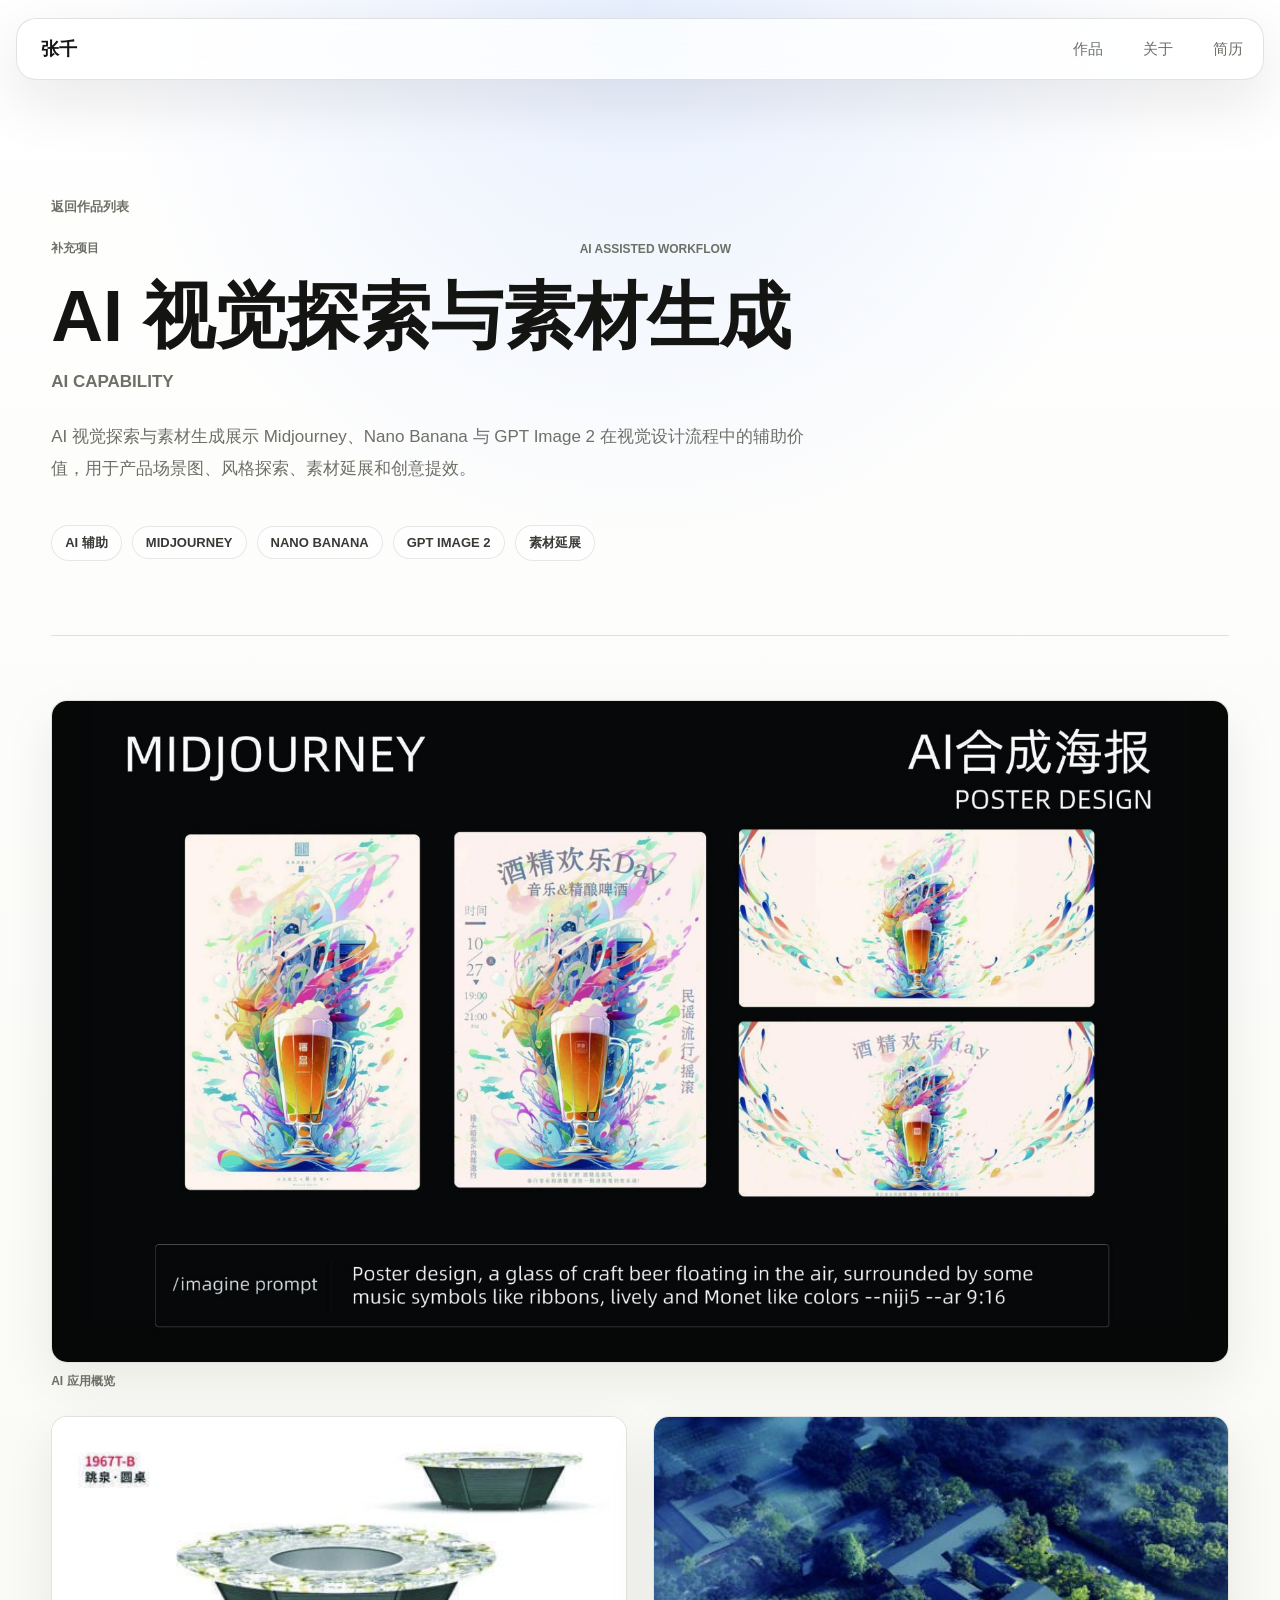
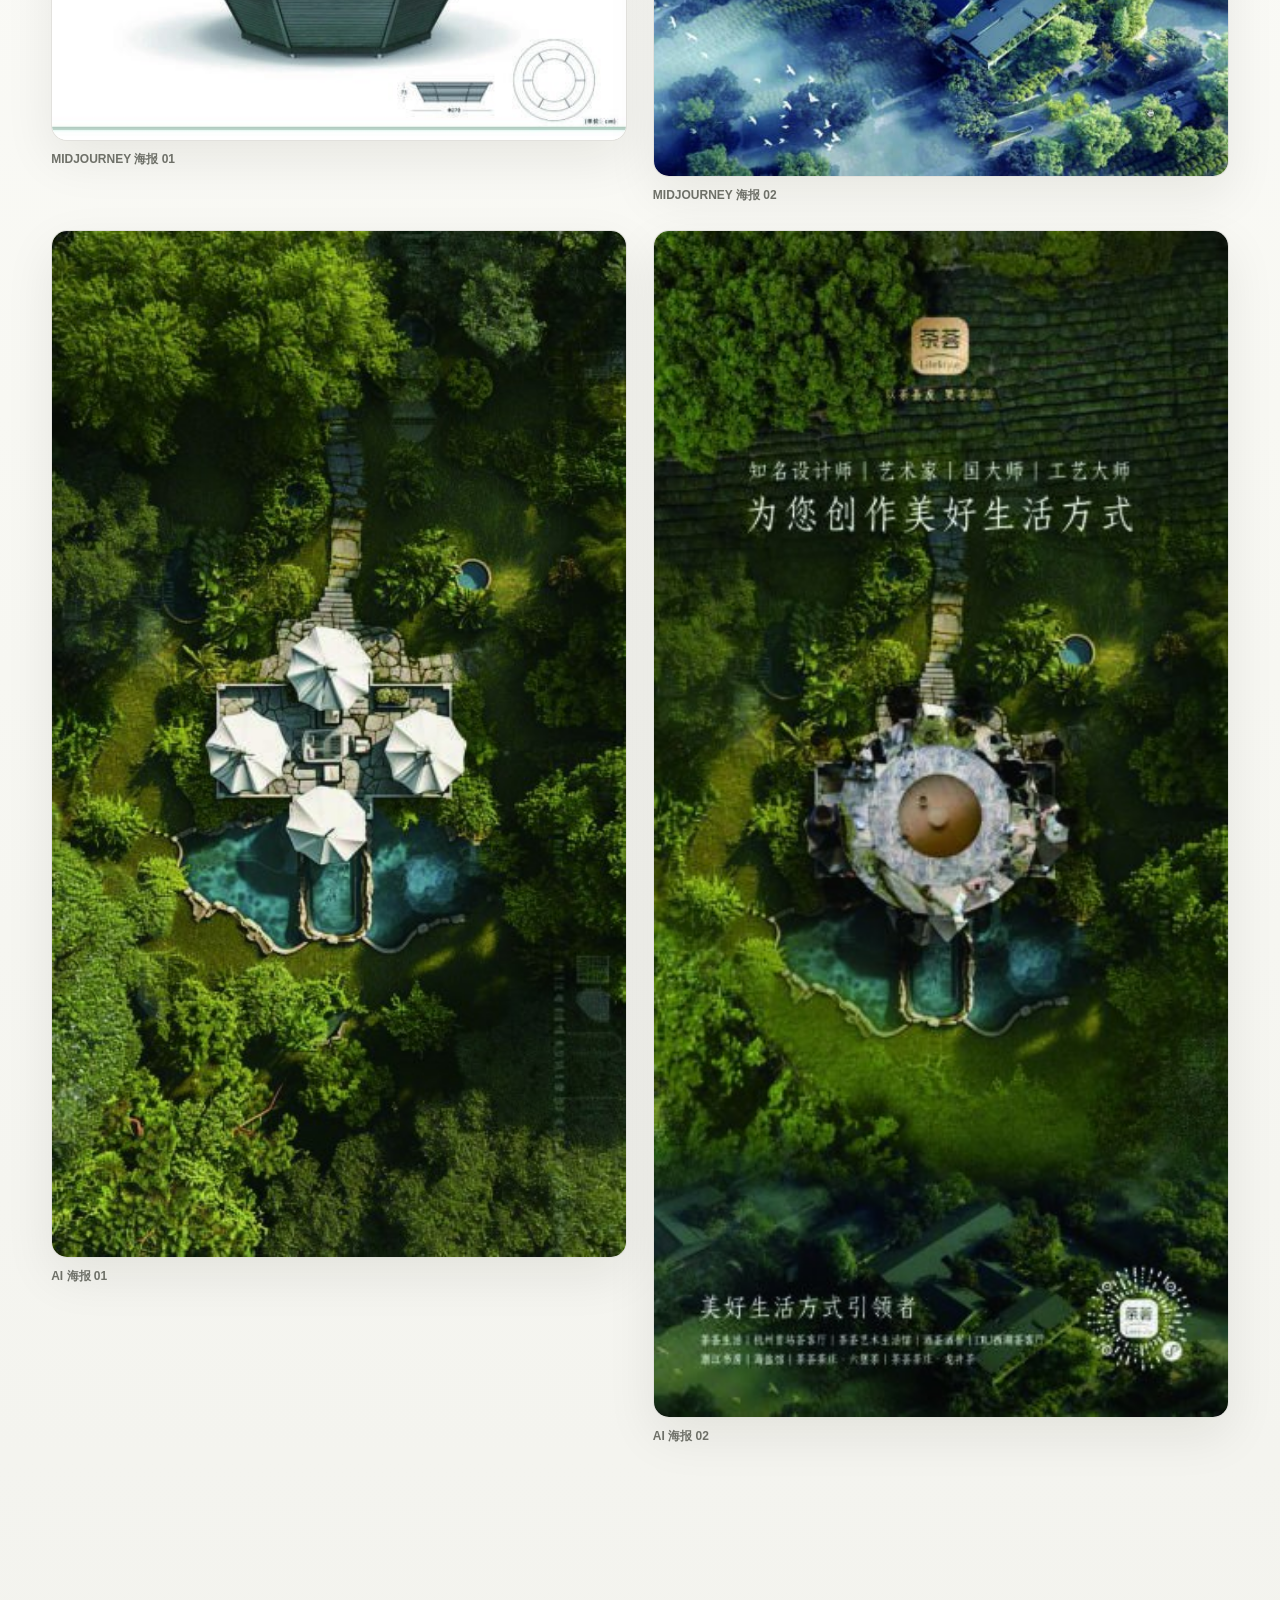
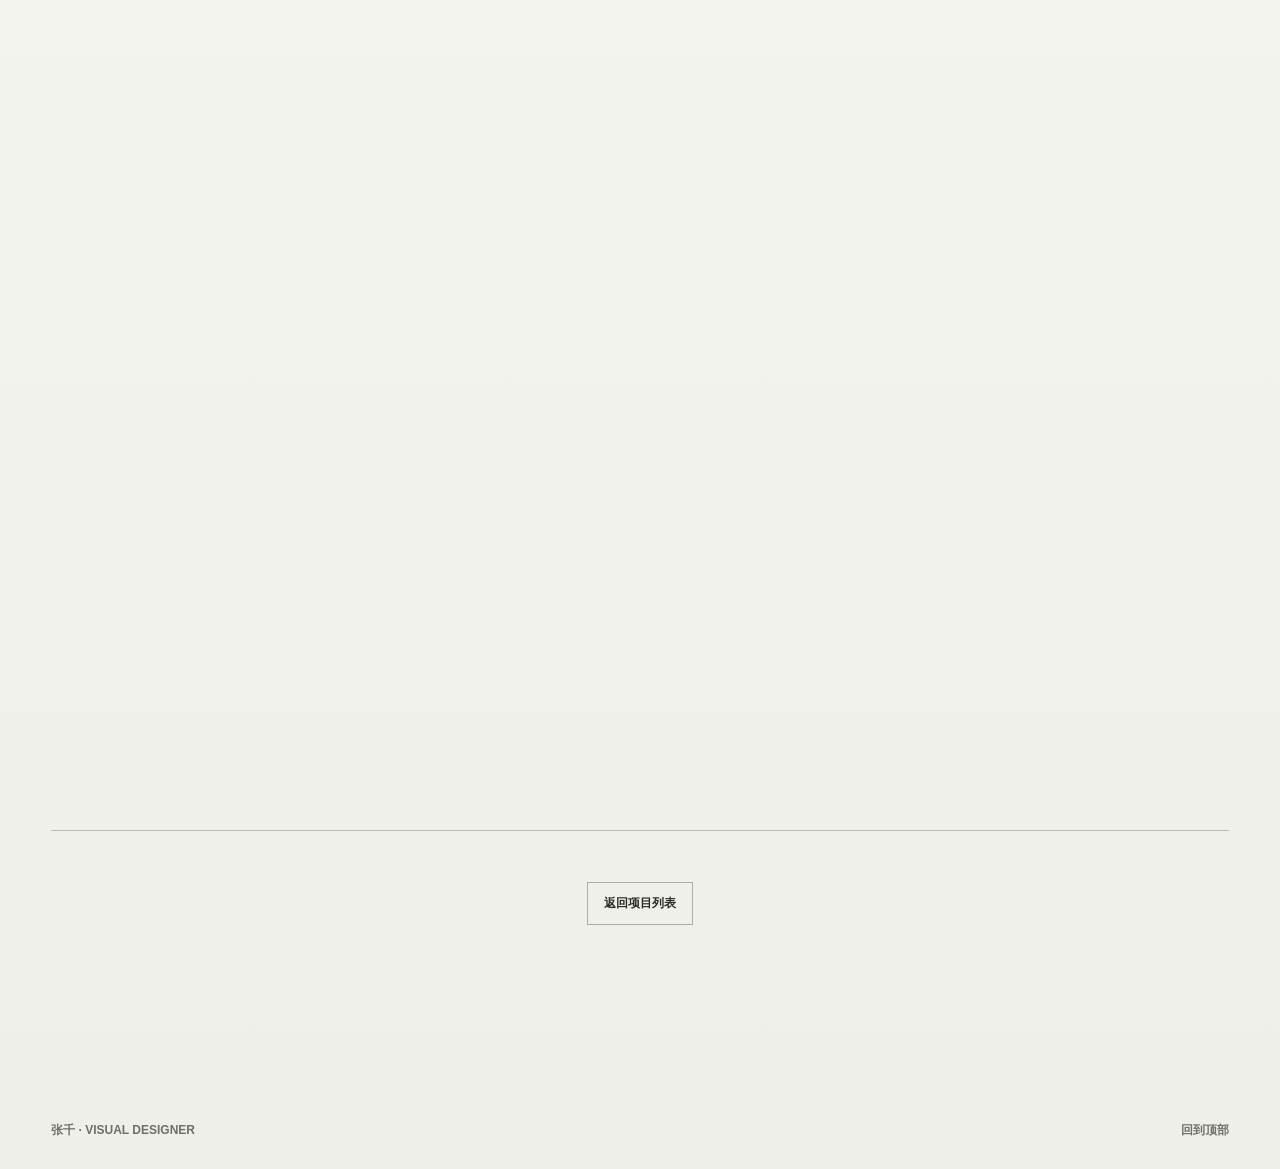
==== works/ai-capability.html @ 3f4d2159 "Publish portfolio website" ====
<!doctype html>
<html lang="zh-CN">
  <head>
    <meta charset="utf-8">
    <meta name="viewport" content="width=device-width, initial-scale=1">
    <title>AI 能力 · 张千作品集</title>
    <meta name="description" content="张千作品网站：AI 应用视觉案例，展示 Midjourney、Nano Banana 与 GPT Image 2 辅助视觉探索。">
    <link rel="stylesheet" href="../styles.css">
    <link rel="stylesheet" href="../motion.css">
    <script src="../motion-entry.js"></script>
    <noscript><style>.motion-curtain { display: none !important; }</style></noscript>
  </head>
  <body data-page="detail">
    <div id="work-detail" data-work-slug="ai-capability"></div>
    <script src="../data.js"></script>
    <script src="../script.js"></script>
    <script src="../motion.js"></script>
  </body>
</html>
---- styles.css ----
:root {
  color-scheme: light;
  --bg: #f3f4ef;
  --surface: #fffdf8;
  --ink: #11120f;
  --text: #292b26;
  --muted: #686b61;
  --line: #d9d3c6;
  --accent: #bd302b;
  --accent-2: #12606d;
  --accent-3: #5f6f3d;
  --soft: #e9e5da;
  --paper: #f8f6ee;
  --shadow: 0 30px 80px rgba(17, 18, 15, 0.16);
  --shadow-soft: 0 18px 48px rgba(17, 18, 15, 0.1);
  --radius: 6px;
  --max: 1440px;
  --ease-apple: cubic-bezier(0.22, 1, 0.36, 1);
}

@keyframes hero-rise {
  from {
    opacity: 0;
    transform: translateY(26px) scale(0.985);
  }

  to {
    opacity: 1;
    transform: translateY(0) scale(1);
  }
}

* {
  box-sizing: border-box;
}

html {
  scroll-behavior: smooth;
}

body {
  margin: 0;
  background:
    linear-gradient(90deg, rgba(17, 18, 15, 0.035) 1px, transparent 1px) 0 0 / 112px 112px,
    linear-gradient(180deg, rgba(255, 253, 248, 0.82), rgba(243, 244, 239, 0.94) 42%, #eff0ec 100%),
    var(--bg);
  color: var(--text);
  font-family: "PingFang SC", "Microsoft YaHei", "Noto Sans CJK SC", sans-serif;
  letter-spacing: 0;
  text-rendering: optimizeLegibility;
  -webkit-font-smoothing: antialiased;
}

body.has-modal {
  overflow: hidden;
}

img {
  display: block;
  width: 100%;
}

a {
  color: inherit;
  text-decoration: none;
}

button {
  color: inherit;
  font: inherit;
}

::selection {
  background: rgba(189, 48, 43, 0.18);
  color: var(--ink);
}

.site-header {
  position: sticky;
  top: 0;
  z-index: 40;
  display: flex;
  align-items: center;
  justify-content: space-between;
  gap: 24px;
  min-height: 70px;
  padding: 14px clamp(20px, 4vw, 64px);
  background: rgba(243, 244, 239, 0.82);
  border-bottom: 1px solid rgba(17, 18, 15, 0.09);
  backdrop-filter: blur(20px) saturate(1.08);
  box-shadow: 0 12px 34px rgba(17, 18, 15, 0.045);
}

.brand,
.site-nav,
.hero-actions,
.contact-actions,
.detail-meta,
.detail-tags,
.tool-cloud,
.skill-cloud {
  display: flex;
  align-items: center;
}

.brand {
  gap: 12px;
  font-size: 12px;
  font-weight: 800;
  letter-spacing: 0;
  text-transform: uppercase;
}

.brand-mark {
  display: grid;
  place-items: center;
  width: 38px;
  aspect-ratio: 1;
  background: var(--ink);
  color: var(--surface);
  border-radius: var(--radius);
  box-shadow: inset 0 -10px 0 rgba(255, 255, 255, 0.08);
}

.brand-text {
  color: var(--ink);
}

.site-nav {
  gap: clamp(18px, 3vw, 38px);
  color: var(--muted);
  font-size: 14px;
}

.site-nav a {
  position: relative;
  padding: 8px 0;
}

.site-nav a::after {
  content: "";
  position: absolute;
  right: 0;
  bottom: 2px;
  left: 0;
  height: 2px;
  background: var(--accent);
  transform: scaleX(0);
  transform-origin: left;
  transition: transform 220ms var(--ease-apple);
}

.site-nav a:hover,
.site-footer a:hover,
.back-link:hover {
  color: var(--accent);
}

.site-nav a:hover::after {
  transform: scaleX(1);
}

.hero {
  position: relative;
  display: grid;
  grid-template-columns: minmax(310px, 0.78fr) minmax(480px, 1.22fr);
  gap: clamp(34px, 6vw, 88px);
  max-width: var(--max);
  min-height: calc(100svh - 124px);
  margin: 0 auto;
  padding: clamp(38px, 5.6vw, 72px) clamp(20px, 4vw, 64px) clamp(30px, 4vw, 46px);
  border-bottom: 1px solid var(--line);
  overflow: hidden;
}

.hero::before {
  content: "";
  position: absolute;
  inset: clamp(28px, 4vw, 58px) clamp(20px, 4vw, 64px);
  border-left: 1px solid rgba(189, 48, 43, 0.28);
  pointer-events: none;
}

.hero-copy {
  position: relative;
  align-self: center;
  z-index: 1;
}

.eyebrow,
.section-kicker,
.work-card-meta,
.detail-meta,
.detail-tags,
.detail-figure figcaption,
.site-footer {
  color: var(--muted);
  font-size: 12px;
  font-weight: 800;
  letter-spacing: 0;
  text-transform: uppercase;
}

.eyebrow,
.section-kicker {
  position: relative;
  display: inline-flex;
  align-items: center;
  gap: 10px;
}

.eyebrow::before,
.section-kicker::before {
  content: "";
  width: 28px;
  height: 2px;
  background: currentColor;
  opacity: 0.72;
}

.eyebrow,
h1,
h2,
h3,
p {
  margin-top: 0;
}

h1,
h2,
h3 {
  color: var(--ink);
  font-family: "Songti SC", "Noto Serif CJK SC", "Source Han Serif SC", serif;
  letter-spacing: 0;
}

.hero h1 {
  margin-bottom: 10px;
  font-size: clamp(50px, 8.5vw, 122px);
  line-height: 0.9;
  font-weight: 900;
}

.hero-role {
  margin-bottom: 24px;
  color: var(--ink);
  font-size: clamp(18px, 1.9vw, 30px);
  font-weight: 850;
  line-height: 1.35;
}

.hero-intro {
  max-width: 660px;
  padding-left: clamp(18px, 2vw, 28px);
  border-left: 3px solid var(--accent);
  color: #33352e;
  font-size: clamp(17px, 1.55vw, 22px);
  line-height: 1.8;
}

.hero-facts {
  display: flex;
  flex-wrap: wrap;
  gap: 10px;
  margin-top: 24px;
}

.hero-facts span {
  border: 1px solid var(--line);
  border-radius: 999px;
  padding: 8px 13px;
  background: rgba(255, 253, 248, 0.72);
  color: #3b3935;
  font-size: 13px;
  font-weight: 750;
}

.hero-actions,
.contact-actions {
  flex-wrap: wrap;
  gap: 12px;
  margin-top: 34px;
}

.button {
  display: inline-flex;
  align-items: center;
  justify-content: center;
  max-width: 100%;
  min-height: 46px;
  border: 1px solid var(--ink);
  border-radius: 999px;
  padding: 12px 20px;
  font-size: 14px;
  font-weight: 850;
  text-align: center;
  overflow-wrap: anywhere;
  cursor: pointer;
  box-shadow: 0 8px 22px rgba(17, 18, 15, 0);
  transition:
    transform 180ms var(--ease-apple),
    background-color 180ms ease,
    color 180ms ease,
    border-color 180ms ease,
    box-shadow 180ms ease;
}

.button:hover {
  transform: translateY(-2px);
  box-shadow: 0 12px 28px rgba(17, 18, 15, 0.12);
}

.button:focus-visible,
.modal-close:focus-visible,
.detail-figure button:focus-visible {
  outline: 3px solid rgba(18, 96, 109, 0.28);
  outline-offset: 3px;
}

.button-dark {
  background: var(--ink);
  color: var(--surface);
}

.button-light {
  background: transparent;
  color: var(--ink);
}

.button-light:hover {
  border-color: var(--accent);
  color: var(--accent);
}

.button-ghost {
  background: rgba(255, 255, 255, 0.36);
  color: var(--ink);
  border-color: rgba(22, 22, 22, 0.22);
}

.button-ghost:hover {
  border-color: var(--accent-2);
  color: var(--accent-2);
}

.hero-gallery {
  position: relative;
  display: grid;
  grid-template-columns: repeat(6, minmax(0, 1fr));
  grid-template-rows: repeat(8, minmax(48px, 1fr));
  gap: clamp(12px, 1.5vw, 22px);
  min-height: min(590px, calc(100svh - 220px));
  align-self: center;
  z-index: 1;
}

.hero-work {
  position: relative;
  display: block;
  overflow: hidden;
  background: var(--surface);
  border: 1px solid rgba(17, 18, 15, 0.16);
  border-radius: var(--radius);
  box-shadow: var(--shadow);
  opacity: 0;
  transform-origin: 50% 100%;
  animation: hero-rise 820ms var(--ease-apple) forwards;
  transition:
    transform 420ms var(--ease-apple),
    border-color 220ms ease,
    box-shadow 220ms ease;
}

.hero-work::after {
  content: "";
  position: absolute;
  inset: 42% 0 0;
  background: linear-gradient(to bottom, rgba(0, 0, 0, 0), rgba(0, 0, 0, 0.72));
  pointer-events: none;
}

.hero-work img {
  height: 100%;
  object-fit: cover;
  filter: saturate(0.95) contrast(1.02);
  transition: transform 620ms var(--ease-apple), filter 420ms ease;
}

.hero-work:hover {
  border-color: rgba(189, 48, 43, 0.44);
  box-shadow: 0 34px 90px rgba(17, 18, 15, 0.2);
}

.hero-work:hover img {
  filter: saturate(1.04) contrast(1.04);
  transform: scale(1.045);
}

.hero-work span,
.hero-work strong {
  position: absolute;
  z-index: 2;
  left: 18px;
  right: 18px;
  color: var(--surface);
}

.hero-work span {
  bottom: 52px;
  font-size: 12px;
  font-weight: 800;
  opacity: 0.78;
}

.hero-work strong {
  bottom: 20px;
  font-size: clamp(18px, 2vw, 28px);
  line-height: 1.1;
}

.hero-work-1 {
  grid-column: 1 / 5;
  grid-row: 1 / 6;
  animation-delay: 180ms;
}

.hero-work-2 {
  grid-column: 5 / 7;
  grid-row: 2 / 8;
  animation-delay: 300ms;
}

.hero-work-3 {
  grid-column: 2 / 5;
  grid-row: 6 / 9;
  animation-delay: 420ms;
}

.hero-copy > * {
  opacity: 0;
  animation: hero-rise 820ms var(--ease-apple) forwards;
}

.hero-copy > :nth-child(1) {
  animation-delay: 80ms;
}

.hero-copy > :nth-child(2) {
  animation-delay: 160ms;
}

.hero-copy > :nth-child(3) {
  animation-delay: 240ms;
}

.hero-copy > :nth-child(4) {
  animation-delay: 320ms;
}

.section {
  max-width: var(--max);
  margin: 0 auto;
  padding: clamp(76px, 10vw, 144px) clamp(20px, 4vw, 64px);
  border-bottom: 1px solid var(--line);
}

.section-kicker {
  margin-bottom: 24px;
}

.split-heading {
  display: grid;
  grid-template-columns: minmax(0, 0.72fr) minmax(320px, 0.82fr);
  gap: clamp(28px, 6vw, 96px);
  align-items: end;
  margin-bottom: clamp(34px, 5vw, 64px);
}

.split-heading h2,
.resume-intro-panel h2,
.contact-section h2,
.detail-hero h1 {
  margin-bottom: 0;
  font-size: clamp(36px, 5.6vw, 78px);
  line-height: 0.98;
  font-weight: 900;
}

.split-heading p,
.resume-intro-panel p,
.contact-section h2 + p,
.detail-hero p {
  color: var(--muted);
  font-size: 17px;
  line-height: 1.85;
}

.skill-cloud,
.detail-tags,
.tool-cloud {
  flex-wrap: wrap;
  gap: 10px;
}

.skill-cloud {
  margin-bottom: 44px;
}

.skill-cloud span,
.detail-tags span,
.tool-cloud span {
  border: 1px solid var(--line);
  border-radius: 999px;
  padding: 8px 13px;
  background: rgba(255, 253, 248, 0.72);
  color: #3b3935;
  font-size: 13px;
  font-weight: 750;
}

.reveal,
.reveal-block {
  opacity: 0;
  transform: translateY(28px) scale(0.992);
  transition:
    opacity 680ms var(--ease-apple),
    transform 680ms var(--ease-apple);
}

.reveal.is-visible,
.reveal-block.is-visible {
  opacity: 1;
  transform: none;
}

.capability-list {
  display: grid;
  grid-template-columns: repeat(3, minmax(0, 1fr));
  gap: 1px;
  margin: 0;
  padding: 1px;
  background: var(--line);
  list-style: none;
}

.capability-list li,
.resume-panel {
  background: var(--surface);
}

.capability-list li {
  min-height: 220px;
  padding: clamp(24px, 3vw, 38px);
  transition: background-color 220ms ease, transform 220ms var(--ease-apple);
}

.capability-list li:hover {
  background: #fbf8ed;
  transform: translateY(-2px);
}

.capability-list strong,
.resume-panel h3 {
  display: block;
  margin-bottom: 18px;
  color: var(--ink);
  font-size: 13px;
  font-weight: 900;
  text-transform: uppercase;
}

.capability-list span {
  color: var(--muted);
  line-height: 1.75;
}

.works-section {
  max-width: none;
  background:
    linear-gradient(180deg, rgba(17, 18, 15, 0.96), rgba(17, 18, 15, 0.985)),
    var(--ink);
  color: rgba(255, 253, 248, 0.82);
}

.works-section .section-kicker,
.works-section .split-heading,
.works-grid,
.capability-grid {
  max-width: var(--max);
  margin-right: auto;
  margin-left: auto;
}

.works-section .section-kicker,
.works-section .split-heading p {
  color: rgba(255, 253, 248, 0.68);
}

.works-section .split-heading h2 {
  color: var(--surface);
}

.works-grid {
  display: grid;
  grid-template-columns: repeat(12, minmax(0, 1fr));
  gap: clamp(16px, 2vw, 28px);
}

.work-card {
  grid-column: span 4;
  min-width: 0;
  padding: 12px;
  background: var(--surface);
  border: 1px solid rgba(255, 253, 248, 0.18);
  border-radius: var(--radius);
  box-shadow: 0 22px 70px rgba(0, 0, 0, 0.18);
  transition:
    opacity 680ms var(--ease-apple),
    transform 260ms var(--ease-apple),
    box-shadow 260ms ease,
    border-color 260ms ease;
}

.work-card:nth-child(1),
.work-card:nth-child(6) {
  grid-column: span 5;
}

.work-card:nth-child(2),
.work-card:nth-child(7) {
  grid-column: span 7;
}

.work-card a {
  display: flex;
  flex-direction: column;
  gap: 15px;
  height: 100%;
}

.work-card-media {
  position: relative;
  overflow: hidden;
  background: var(--soft);
  border-radius: calc(var(--radius) - 2px);
}

.work-card-media::after {
  content: "";
  position: absolute;
  inset: 0;
  background:
    linear-gradient(180deg, rgba(255, 255, 255, 0.08), rgba(0, 0, 0, 0.14)),
    linear-gradient(90deg, rgba(189, 48, 43, 0.16), transparent 38%, rgba(18, 96, 109, 0.14));
  mix-blend-mode: multiply;
  opacity: 0;
  transition: opacity 320ms ease;
  pointer-events: none;
}

.work-card img {
  aspect-ratio: 4 / 3;
  object-fit: cover;
  transition: transform 520ms var(--ease-apple), filter 420ms ease;
}

.work-card:hover {
  border-color: rgba(255, 253, 248, 0.38);
  box-shadow: 0 30px 86px rgba(0, 0, 0, 0.28);
  transform: translateY(-6px);
}

.work-card:hover img {
  filter: contrast(1.04) saturate(1.03);
  transform: scale(1.045);
}

.work-card:hover .work-card-media::after {
  opacity: 1;
}

.work-card-meta,
.detail-meta {
  justify-content: space-between;
  flex-wrap: wrap;
  gap: 18px;
}

.work-card h3 {
  margin-bottom: 0;
  font-size: clamp(23px, 2.3vw, 34px);
  line-height: 1.08;
}

.work-card p {
  color: var(--muted);
  line-height: 1.75;
  margin-bottom: 0;
}

.work-card-tags {
  display: flex;
  flex-wrap: wrap;
  gap: 8px;
  margin-top: auto;
}

.work-card-tags span {
  border: 1px solid var(--line);
  border-radius: 999px;
  padding: 6px 10px;
  color: #4a4741;
  font-size: 12px;
  font-weight: 800;
  background: rgba(248, 248, 246, 0.76);
}

.capability-grid {
  display: grid;
  grid-template-columns: repeat(2, minmax(0, 1fr));
  gap: clamp(18px, 2.2vw, 30px);
}

.capability-card {
  position: relative;
  min-height: 520px;
  overflow: hidden;
  border: 1px solid rgba(255, 253, 248, 0.14);
  border-radius: var(--radius);
  background: #181915;
  box-shadow: 0 30px 80px rgba(0, 0, 0, 0.22);
  transition:
    opacity 680ms var(--ease-apple),
    transform 260ms var(--ease-apple),
    border-color 260ms ease,
    box-shadow 260ms ease;
}

.capability-card:hover {
  border-color: rgba(255, 253, 248, 0.34);
  box-shadow: 0 36px 92px rgba(0, 0, 0, 0.32);
  transform: translateY(-6px);
}

.capability-main-link {
  display: grid;
  min-height: inherit;
  grid-template-rows: minmax(240px, 1fr) auto;
}

.capability-media {
  position: relative;
  min-height: 260px;
  overflow: hidden;
  background: #24251f;
}

.capability-media::after {
  content: "";
  position: absolute;
  inset: 0;
  background:
    linear-gradient(180deg, rgba(255, 253, 248, 0.06), rgba(0, 0, 0, 0.2)),
    linear-gradient(90deg, rgba(189, 48, 43, 0.18), transparent 44%, rgba(18, 96, 109, 0.18));
  opacity: 0.58;
  mix-blend-mode: screen;
  pointer-events: none;
}

.capability-media img {
  height: 100%;
  object-fit: cover;
  filter: saturate(0.88) contrast(1.02);
  transition: transform 680ms var(--ease-apple), filter 680ms var(--ease-apple);
}

.capability-card:hover .capability-media img {
  transform: scale(1.035);
  filter: saturate(1) contrast(1.06);
}

.capability-content {
  display: grid;
  gap: 18px;
  padding: clamp(22px, 3vw, 38px);
}

.capability-content > span {
  color: rgba(255, 253, 248, 0.58);
  font-size: 12px;
  font-weight: 800;
  letter-spacing: 0;
  text-transform: uppercase;
}

.capability-content h3 {
  margin: 0;
  color: var(--surface);
  font-family: Georgia, "Times New Roman", serif;
  font-size: clamp(28px, 4vw, 52px);
  font-weight: 500;
  line-height: 1.08;
}

.capability-content p {
  max-width: 38em;
  margin: 0;
  color: rgba(255, 253, 248, 0.72);
  font-size: clamp(16px, 1.7vw, 22px);
  line-height: 1.75;
}

.capability-card .work-card-tags span {
  border-color: rgba(255, 253, 248, 0.18);
  color: rgba(255, 253, 248, 0.76);
  background: rgba(255, 253, 248, 0.035);
}

.supporting-links {
  display: flex;
  flex-wrap: wrap;
  gap: 10px;
  padding: 0 clamp(22px, 3vw, 38px) clamp(22px, 3vw, 38px);
}

.supporting-links a {
  border: 1px solid rgba(255, 253, 248, 0.18);
  border-radius: 999px;
  padding: 9px 14px;
  color: rgba(255, 253, 248, 0.78);
  font-size: 13px;
  transition: color 220ms var(--ease-apple), border-color 220ms var(--ease-apple);
}

.supporting-links a:hover {
  border-color: rgba(255, 253, 248, 0.56);
  color: var(--surface);
}

.detail-related {
  max-width: var(--max);
  margin: 0 auto;
  padding: 0 clamp(20px, 4vw, 64px);
}

.detail-related-links {
  padding: 0;
}

.detail-related-links a {
  border-color: rgba(17, 18, 15, 0.12);
  color: var(--text);
  background: rgba(255, 253, 248, 0.72);
}

.detail-related-links a:hover {
  border-color: rgba(17, 18, 15, 0.32);
  color: var(--ink);
}

.resume-section {
  max-width: none;
  background: linear-gradient(180deg, #eef0eb, #e4e6df);
}

.resume-section > * {
  max-width: var(--max);
  margin-right: auto;
  margin-left: auto;
}

.resume-shell {
  display: grid;
  grid-template-columns: minmax(320px, 0.78fr) minmax(0, 1.22fr);
  gap: clamp(22px, 2.4vw, 32px);
  align-items: stretch;
}

.resume-intro-panel,
.resume-panel,
.resume-feature-card {
  padding: clamp(24px, 3vw, 38px);
}

.resume-intro-panel {
  background: var(--ink);
  color: var(--surface);
  box-shadow: var(--shadow-soft);
}

.resume-intro-panel h2 {
  color: var(--surface);
  font-size: clamp(32px, 4.6vw, 62px);
}

.resume-intro-panel p {
  color: rgba(255, 255, 255, 0.72);
  margin: 24px 0 30px;
}

.resume-intro-panel .button {
  border-color: var(--surface);
}

.resume-identity {
  display: grid;
  gap: 8px;
  margin-bottom: 20px;
}

.resume-identity span {
  color: rgba(255, 255, 255, 0.68);
  font-size: 12px;
  font-weight: 800;
  text-transform: uppercase;
}

.resume-identity strong {
  color: var(--surface);
  font-size: 18px;
}

.resume-contact-grid {
  display: grid;
  gap: 12px;
  margin-bottom: 28px;
}

.resume-contact-item {
  display: grid;
  gap: 6px;
  padding: 14px 16px;
  border: 1px solid rgba(255, 255, 255, 0.18);
  background: rgba(255, 255, 255, 0.04);
}

.resume-contact-item span,
.resume-panel-head p {
  margin: 0;
  color: var(--accent);
  font-size: 12px;
  font-weight: 900;
  text-transform: uppercase;
}

.resume-contact-item strong {
  color: var(--surface);
  font-size: 16px;
}

.resume-detail-grid {
  display: grid;
  gap: clamp(18px, 2vw, 24px);
}

.resume-panel,
.resume-feature-card {
  background: var(--surface);
  border: 1px solid var(--line);
  box-shadow: var(--shadow-soft);
}

.resume-panel-wide {
  padding-bottom: 18px;
}

.resume-panel-head {
  display: grid;
  gap: 10px;
  margin-bottom: 20px;
}

.resume-panel-head h3 {
  margin: 0;
  color: var(--ink);
  font-size: clamp(26px, 2.4vw, 38px);
}

.resume-entry-list {
  display: grid;
  gap: 18px;
}

.resume-entry {
  padding: 0 0 20px;
  border-bottom: 1px solid var(--line);
}

.resume-entry:last-child {
  border-bottom: 0;
  padding-bottom: 0;
}

.resume-entry-head {
  display: flex;
  justify-content: space-between;
  gap: 20px;
  margin-bottom: 12px;
}

.resume-entry-head span {
  display: block;
  margin-bottom: 6px;
  color: var(--accent);
  font-size: 12px;
  font-weight: 900;
  text-transform: uppercase;
}

.resume-entry-head strong {
  display: block;
  color: var(--ink);
  font-size: 22px;
  line-height: 1.25;
}

.resume-entry-head p {
  margin: 0;
  color: var(--muted);
  font-size: 13px;
  font-weight: 800;
  white-space: nowrap;
}

.resume-entry > p,
.resume-feature-card > p,
.resume-project-card p,
.resume-skill-card p,
.resume-closing p {
  margin: 0 0 12px;
  color: var(--muted);
  font-size: 15px;
  line-height: 1.8;
}

.resume-bullets {
  display: grid;
  gap: 10px;
  margin: 14px 0 0;
  padding: 0;
  list-style: none;
}

.resume-bullets li {
  position: relative;
  padding-left: 16px;
  color: var(--muted);
  font-size: 14px;
  line-height: 1.8;
}

.resume-bullets li::before {
  content: "";
  position: absolute;
  left: 0;
  top: 0.85em;
  width: 6px;
  height: 6px;
  border-radius: 50%;
  background: var(--accent);
  transform: translateY(-50%);
}

.resume-grid-pair {
  display: grid;
  grid-template-columns: repeat(2, minmax(0, 1fr));
  gap: clamp(18px, 2vw, 24px);
}

.resume-project-grid,
.resume-skill-grid {
  display: grid;
  gap: 14px;
}

.resume-project-card,
.resume-skill-card {
  padding: 18px 20px;
  background: rgba(248, 246, 238, 0.74);
  border: 1px solid var(--line);
}

.resume-project-card span,
.resume-skill-card strong {
  display: block;
  margin-bottom: 10px;
  color: var(--ink);
  font-size: 16px;
  font-weight: 900;
}

.tool-panel {
  background: #eceee8;
}

.resume-closing p:last-child,
.resume-project-card p:last-child,
.resume-skill-card p:last-child,
.resume-entry > p:last-child,
.resume-feature-card > p:last-child {
  margin-bottom: 0;
}

.contact-section {
  position: relative;
  display: grid;
  grid-template-columns: minmax(0, 1fr) minmax(320px, 0.7fr);
  gap: clamp(28px, 6vw, 90px);
  align-items: end;
  max-width: none;
  margin: 0 auto;
  padding: clamp(70px, 9vw, 118px) clamp(20px, 4vw, 64px);
  background:
    linear-gradient(110deg, rgba(189, 48, 43, 0.96), rgba(18, 96, 109, 0.92)),
    var(--accent);
  overflow: hidden;
}

.contact-section > * {
  position: relative;
  z-index: 1;
  max-width: var(--max);
}

.contact-section::before {
  content: "";
  position: absolute;
  inset: 0;
  background:
    linear-gradient(90deg, rgba(255, 255, 255, 0.16) 1px, transparent 1px) 0 0 / 92px 92px,
    linear-gradient(0deg, rgba(255, 255, 255, 0.12) 1px, transparent 1px) 0 0 / 92px 92px;
  opacity: 0.28;
  pointer-events: none;
}

.contact-section .eyebrow,
.contact-section h2 {
  color: var(--surface);
}

.contact-actions {
  justify-content: flex-start;
}

.contact-actions .button {
  border-color: rgba(255, 255, 255, 0.76);
}

.contact-actions .button-dark {
  background: var(--surface);
  color: var(--accent);
}

.contact-actions .button-light {
  color: var(--surface);
}

.site-footer {
  display: flex;
  justify-content: space-between;
  gap: 16px;
  max-width: var(--max);
  margin: 0 auto;
  padding: 30px clamp(20px, 4vw, 64px);
}

.detail-main {
  max-width: var(--max);
  margin: 0 auto;
  padding: 0 clamp(20px, 4vw, 64px) clamp(70px, 9vw, 120px);
}

.detail-hero {
  display: grid;
  gap: 24px;
  padding: clamp(48px, 8vw, 110px) 0 clamp(38px, 6vw, 74px);
  border-bottom: 1px solid var(--line);
}

.back-link {
  width: fit-content;
  color: var(--muted);
  font-size: 13px;
  font-weight: 850;
}

.detail-meta {
  max-width: 680px;
}

.detail-hero h1 {
  max-width: 980px;
}

.detail-english {
  margin: -10px 0 0;
  color: var(--muted);
  font-size: clamp(18px, 2.4vw, 32px);
  font-weight: 900;
  letter-spacing: 0;
  text-transform: uppercase;
}

.detail-hero p {
  max-width: 760px;
}

.case-study {
  display: grid;
  grid-template-columns: repeat(5, minmax(0, 1fr));
  gap: 1px;
  margin-top: clamp(24px, 4vw, 54px);
  background: var(--line);
  border: 1px solid var(--line);
  box-shadow: var(--shadow-soft);
}

.case-study-item {
  min-height: 240px;
  padding: clamp(22px, 2.4vw, 34px);
  background: var(--surface);
}

.case-study-item span {
  display: block;
  margin-bottom: 20px;
  color: var(--accent);
  font-size: 13px;
  font-weight: 900;
}

.case-study-item p {
  margin: 0;
  color: var(--muted);
  font-size: 15px;
  line-height: 1.8;
}

.detail-gallery {
  display: grid;
  grid-template-columns: repeat(12, minmax(0, 1fr));
  gap: clamp(16px, 2vw, 28px);
  padding-top: clamp(34px, 5vw, 72px);
}

.detail-figure {
  grid-column: span 6;
  margin: 0;
}

.detail-figure-wide {
  grid-column: 1 / -1;
}

.detail-figure button {
  display: block;
  width: 100%;
  padding: 0;
  overflow: hidden;
  background: var(--surface);
  border: 1px solid rgba(17, 18, 15, 0.12);
  border-radius: var(--radius);
  box-shadow: var(--shadow-soft);
  cursor: zoom-in;
}

.detail-figure img {
  height: 100%;
  max-height: 1200px;
  object-fit: contain;
  background: var(--surface);
  transition: transform 460ms var(--ease-apple);
}

.detail-figure button:hover img {
  transform: scale(1.012);
}

.detail-figure figcaption {
  margin-top: 10px;
}

.story-main {
  padding-right: 0;
  padding-left: 0;
}

.story-main > * {
  padding-right: clamp(20px, 4vw, 64px);
  padding-left: clamp(20px, 4vw, 64px);
}

.story-hero {
  max-width: var(--max);
  margin: 0 auto;
  border-bottom: 0;
}

.story-hero-visual {
  margin-top: clamp(10px, 3vw, 28px);
}

.story-section,
.story-system,
.story-method,
.story-scope {
  max-width: var(--max);
  margin: 0 auto;
  padding-top: clamp(46px, 7vw, 96px);
  padding-bottom: clamp(46px, 7vw, 96px);
  border-top: 1px solid var(--line);
}

.story-section,
.story-system {
  display: grid;
  grid-template-columns: minmax(260px, 0.38fr) minmax(0, 0.62fr);
  gap: clamp(28px, 4.6vw, 72px);
  align-items: start;
}

.story-copy {
  position: sticky;
  top: 98px;
  display: grid;
  gap: 16px;
}

.story-copy > span {
  color: var(--accent);
  font-size: 12px;
  font-weight: 900;
  letter-spacing: 0;
  text-transform: uppercase;
}

.story-copy h2,
.story-scope h2 {
  margin: 0;
  color: var(--ink);
  font-family: Georgia, "Times New Roman", serif;
  font-size: clamp(32px, 4.6vw, 68px);
  font-weight: 500;
  line-height: 1.05;
}

.story-copy p {
  margin: 0;
  color: var(--muted);
  font-size: clamp(16px, 1.35vw, 20px);
  line-height: 1.8;
}

.story-visual-grid {
  display: grid;
  grid-template-columns: repeat(2, minmax(0, 1fr));
  gap: clamp(14px, 2vw, 26px);
}

.story-figure {
  margin: 0;
}

.story-figure-wide {
  grid-column: 1 / -1;
}

.story-figure button {
  display: block;
  width: 100%;
  padding: 0;
  overflow: hidden;
  border: 1px solid rgba(17, 18, 15, 0.12);
  border-radius: var(--radius);
  background: var(--surface);
  box-shadow: var(--shadow-soft);
  cursor: zoom-in;
}

.story-figure img {
  aspect-ratio: 16 / 10;
  height: 100%;
  object-fit: cover;
  background: var(--surface);
  transition: transform 460ms var(--ease-apple);
}

.story-figure-wide img {
  aspect-ratio: 16 / 9;
}

.story-figure button:hover img {
  transform: scale(1.012);
}

.story-figure figcaption {
  margin-top: 10px;
  color: var(--muted);
  font-size: 13px;
  font-weight: 800;
  line-height: 1.55;
}

.story-method {
  display: grid;
  gap: clamp(28px, 4vw, 52px);
  background:
    linear-gradient(90deg, rgba(17, 18, 15, 0.035) 1px, transparent 1px) 0 0 / 92px 92px,
    linear-gradient(180deg, rgba(255, 253, 248, 0.7), rgba(233, 229, 218, 0.72));
}

.decision-path {
  display: grid;
  grid-template-columns: repeat(5, minmax(0, 1fr));
  gap: 1px;
  margin: 0;
  padding: 0;
  list-style: none;
  background: var(--line);
  border: 1px solid var(--line);
}

.decision-path li {
  display: grid;
  gap: 12px;
  min-height: 170px;
  padding: clamp(18px, 2vw, 28px);
  background: var(--surface);
}

.decision-path strong {
  color: var(--ink);
  font-family: Georgia, "Times New Roman", serif;
  font-size: clamp(22px, 2.4vw, 36px);
  font-weight: 500;
}

.decision-path span {
  color: var(--muted);
  font-size: 14px;
  line-height: 1.65;
}

.story-feelings,
.story-field-tags,
.story-scope-tags {
  display: flex;
  flex-wrap: wrap;
  gap: 10px;
}

.story-feelings span,
.story-field-tags span,
.story-scope-tags span {
  border: 1px solid var(--line);
  border-radius: 999px;
  padding: 9px 13px;
  background: rgba(255, 253, 248, 0.72);
  color: var(--text);
  font-size: 13px;
  font-weight: 850;
}

.story-system-media {
  min-width: 0;
}

.story-scope {
  display: grid;
  gap: 22px;
}

.detail-return {
  display: flex;
  justify-content: center;
  margin-top: clamp(42px, 7vw, 90px);
  padding-top: 30px;
  border-top: 1px solid var(--line);
}

.modal {
  position: fixed;
  inset: 0;
  z-index: 80;
  display: none;
  place-items: center;
  padding: 24px;
  background: rgba(18, 18, 18, 0.68);
}

.modal.is-open {
  display: grid;
}

.modal-panel,
.lightbox-panel {
  position: relative;
  width: min(680px, 100%);
  max-height: calc(100vh - 48px);
  overflow: auto;
  background: var(--surface);
  box-shadow: var(--shadow);
}

.modal-panel {
  padding: clamp(28px, 5vw, 54px);
}

.modal-panel h2 {
  margin-bottom: 24px;
  font-size: clamp(28px, 4vw, 46px);
}

.modal-panel p {
  color: var(--muted);
  line-height: 1.75;
}

.modal-panel p span {
  color: var(--ink);
  font-weight: 850;
}

.qr-frame {
  display: grid;
  place-items: center;
  width: min(300px, 100%);
  aspect-ratio: 1;
  margin-bottom: 24px;
  background: var(--soft);
  border: 1px solid var(--line);
}

.qr-frame img {
  width: 100%;
  height: 100%;
  object-fit: contain;
}

.qr-missing {
  display: grid;
  place-items: center;
  gap: 8px;
  padding: 24px;
  text-align: center;
}

.qr-missing[aria-hidden="true"] {
  display: none;
}

.qr-missing strong {
  color: var(--ink);
  font-size: 16px;
  font-weight: 900;
}

.qr-missing span {
  color: var(--muted);
  font-size: 13px;
  line-height: 1.6;
}

.modal-close {
  position: absolute;
  top: 14px;
  right: 14px;
  display: grid;
  place-items: center;
  width: 42px;
  aspect-ratio: 1;
  border: 1px solid var(--line);
  border-radius: 50%;
  background: var(--surface);
  color: var(--ink);
  cursor: pointer;
  font-size: 24px;
  line-height: 1;
}

.lightbox-panel {
  width: min(1180px, 100%);
  background: #111;
}

.lightbox-panel img {
  max-height: calc(100vh - 72px);
  object-fit: contain;
}

@media (prefers-reduced-motion: reduce) {
  *,
  *::before,
  *::after {
    scroll-behavior: auto !important;
    animation-duration: 0.001ms !important;
    animation-iteration-count: 1 !important;
    transition-duration: 0.001ms !important;
  }

  .hero-copy > *,
  .hero-work,
  .capability-media img,
  .story-figure img,
  .reveal,
  .reveal-block {
    opacity: 1 !important;
    transform: none !important;
  }
}

@media (max-width: 1100px) {
  .hero,
  .split-heading,
  .contact-section,
  .resume-shell {
    grid-template-columns: 1fr;
  }

  .hero {
    min-height: auto;
  }

  .hero-gallery {
    min-height: 540px;
  }

  .works-grid {
    grid-template-columns: repeat(2, minmax(0, 1fr));
  }

  .resume-grid-pair {
    grid-template-columns: 1fr;
  }

  .case-study {
    grid-template-columns: repeat(2, minmax(0, 1fr));
  }

  .work-card,
  .work-card:nth-child(1),
  .work-card:nth-child(2),
  .work-card:nth-child(6),
  .work-card:nth-child(7) {
    grid-column: auto;
  }

  .capability-list {
    grid-template-columns: repeat(2, minmax(0, 1fr));
  }

  .story-section,
  .story-system {
    grid-template-columns: 1fr;
  }

  .story-copy {
    position: static;
  }

  .decision-path {
    grid-template-columns: repeat(2, minmax(0, 1fr));
  }
}

@media (max-width: 820px) {
  .capability-grid {
    grid-template-columns: 1fr;
  }

  .capability-card,
  .capability-main-link {
    min-height: auto;
  }

  .capability-media {
    min-height: 220px;
  }

  .story-visual-grid,
  .decision-path {
    grid-template-columns: 1fr;
  }
}

@media (max-width: 740px) {
  .site-header {
    align-items: center;
    flex-direction: row;
    gap: 14px;
    min-height: 62px;
    padding: 10px 18px;
  }

  .brand-text {
    display: none;
  }

  .brand {
    flex: 0 0 auto;
  }

  .site-nav {
    flex: 1;
    width: auto;
    justify-content: space-between;
    gap: 8px;
    font-size: 13px;
  }

  .hero {
    padding-top: 34px;
  }

  .hero::before {
    inset: 22px 18px;
  }

  .hero h1 {
    font-size: clamp(42px, 14vw, 64px);
  }

  .hero-role {
    font-size: 18px;
  }

  .hero-intro {
    padding-left: 16px;
    font-size: 16px;
  }

  .hero-actions .button {
    flex: 1 1 100%;
  }

  .hero-gallery {
    display: flex;
    grid-template-columns: none;
    grid-template-rows: none;
    gap: 14px;
    min-height: 0;
    margin: 0 -18px;
    padding: 4px 18px 14px;
    overflow-x: auto;
    scroll-padding-inline: 18px;
    scroll-snap-type: x mandatory;
    -webkit-overflow-scrolling: touch;
  }

  .hero-work,
  .hero-work-1,
  .hero-work-2,
  .hero-work-3 {
    flex: 0 0 min(82vw, 360px);
    grid-column: auto;
    grid-row: auto;
    min-height: 330px;
    scroll-snap-align: start;
  }

  .works-grid,
  .capability-list,
  .case-study,
  .detail-gallery {
    grid-template-columns: 1fr;
  }

  .resume-entry-head {
    flex-direction: column;
    gap: 8px;
  }

  .works-section,
  .resume-section,
  .section {
    padding-right: 18px;
    padding-left: 18px;
  }

  .work-card {
    padding: 10px;
  }

  .detail-figure,
  .detail-figure-wide {
    grid-column: auto;
  }

  .detail-return,
  .site-footer {
    align-items: flex-start;
    flex-direction: column;
  }

  .contact-actions .button {
    width: 100%;
  }
}

@media (max-width: 440px) {
  .brand-mark {
    width: 34px;
  }

  .site-nav a {
    padding: 8px 2px;
  }

  .hero h1 {
    font-size: clamp(39px, 13vw, 54px);
  }

  .split-heading h2,
  .resume-intro-panel h2,
  .contact-section h2,
  .detail-hero h1 {
    font-size: clamp(31px, 10vw, 43px);
  }

  .hero-work,
  .hero-work-1,
  .hero-work-2,
  .hero-work-3 {
    flex-basis: 84vw;
    min-height: 300px;
  }
}

.continuous-case-main {
  max-width: none;
  margin: 0;
  padding: 96px 0 clamp(70px, 9vw, 120px);
}

.continuous-case-top {
  max-width: var(--max);
  margin: 0 auto;
  padding: 0 clamp(20px, 4vw, 64px);
}

.continuous-boards {
  width: 100%;
  margin-top: clamp(24px, 4vw, 48px);
  line-height: 0;
}

.continuous-board {
  width: 100%;
  margin: 0;
  padding: 0;
  border: 0;
  line-height: 0;
}

.continuous-board img {
  display: block;
  width: 100%;
  max-width: none;
  height: auto;
}

.continuous-case-main .detail-return {
  box-sizing: border-box;
  width: 100%;
  max-width: var(--max);
  margin-right: auto;
  margin-left: auto;
  padding-right: clamp(20px, 4vw, 64px);
  padding-left: clamp(20px, 4vw, 64px);
}

/* Light template-inspired refresh */
:root {
  --bg: #f6f6f1;
  --surface: #fffefa;
  --ink: #141512;
  --text: #2b2c27;
  --muted: #6e7068;
  --line: rgba(20, 21, 18, 0.12);
  --accent: #1d6fff;
  --accent-2: #11120f;
  --accent-3: #8c7a58;
  --soft: #ecebe5;
  --paper: #fbfaf5;
  --glass: rgba(255, 255, 255, 0.72);
  --shadow: 0 30px 90px rgba(20, 21, 18, 0.12);
  --shadow-soft: 0 18px 50px rgba(20, 21, 18, 0.08);
  --radius: 16px;
  --max: 1280px;
}

body {
  background:
    radial-gradient(circle at 50% 0%, rgba(29, 111, 255, 0.1), transparent 34rem),
    linear-gradient(180deg, #ffffff 0%, #f8f8f3 46%, #efefea 100%);
  color: var(--text);
}

.site-header {
  position: fixed;
  top: 18px;
  left: 50%;
  z-index: 80;
  width: min(calc(100% - 32px), 1280px);
  min-height: 62px;
  padding: 10px 14px 10px 24px;
  border: 1px solid rgba(20, 21, 18, 0.12);
  border-radius: 20px;
  background: rgba(255, 255, 255, 0.74);
  box-shadow: 0 20px 60px rgba(20, 21, 18, 0.1);
  backdrop-filter: blur(22px) saturate(1.22);
  transform: translateX(-50%);
}

.brand {
  font-size: 18px;
  font-weight: 900;
  text-transform: none;
}

.brand-text {
  color: var(--ink);
}

.site-nav {
  gap: clamp(14px, 2.2vw, 34px);
  font-size: 15px;
}

.site-nav a {
  border-radius: 999px;
  padding: 10px 6px;
  transition: color 180ms ease, background-color 180ms ease;
}

.site-nav a::after {
  display: none;
}

.site-nav a:hover {
  color: var(--ink);
}

.hero {
  display: flex;
  flex-direction: column;
  justify-content: center;
  min-height: clamp(720px, 92svh, 900px);
  padding-top: 132px;
  text-align: center;
  border-bottom: 0;
}

.hero::before {
  inset: 96px clamp(20px, 4vw, 64px) 34px;
  border: 1px solid rgba(20, 21, 18, 0.06);
  border-radius: 34px;
  background: linear-gradient(180deg, rgba(255, 255, 255, 0.46), rgba(255, 255, 255, 0));
}

.hero-copy {
  align-self: center;
  max-width: 920px;
}

.eyebrow,
.section-kicker {
  justify-content: center;
  color: var(--accent);
}

.eyebrow::before,
.section-kicker::before {
  display: none;
}

.hero h1 {
  margin-bottom: 16px;
  font-family: "PingFang SC", "Microsoft YaHei", "Noto Sans CJK SC", sans-serif;
  font-size: clamp(62px, 11vw, 156px);
  font-weight: 950;
  line-height: 0.94;
}

.hero-role {
  margin-bottom: 16px;
  color: var(--ink);
  font-size: clamp(20px, 2.4vw, 34px);
}

.hero-intro {
  max-width: 760px;
  margin: 0 auto;
  padding-left: 0;
  border-left: 0;
  color: var(--muted);
  font-size: clamp(17px, 1.55vw, 23px);
  line-height: 1.75;
}

.hero-facts,
.hero-actions {
  justify-content: center;
}

.hero-facts span,
.skill-cloud span,
.detail-tags span,
.tool-cloud span,
.work-card-tags span {
  border-color: rgba(20, 21, 18, 0.1);
  background: rgba(255, 255, 255, 0.66);
  box-shadow: inset 0 1px 0 rgba(255, 255, 255, 0.8);
}

.button {
  min-height: 48px;
  border-radius: 999px;
  border-color: rgba(20, 21, 18, 0.12);
  background: rgba(255, 255, 255, 0.7);
  box-shadow: 0 10px 28px rgba(20, 21, 18, 0.06);
  backdrop-filter: blur(14px);
}

.button-dark {
  border-color: var(--accent);
  background: var(--accent);
  color: #fff;
  box-shadow: 0 16px 36px rgba(29, 111, 255, 0.24);
}

.button-light,
.button-ghost {
  background: rgba(255, 255, 255, 0.72);
  color: var(--ink);
}

.button-light:hover,
.button-ghost:hover {
  border-color: rgba(29, 111, 255, 0.36);
  color: var(--accent);
}

.hero-stat-grid {
  display: grid;
  grid-template-columns: repeat(3, minmax(0, 1fr));
  gap: clamp(14px, 2vw, 22px);
  width: min(980px, 100%);
  margin: clamp(38px, 5vw, 62px) auto 0;
}

.hero-stat-card {
  padding: clamp(18px, 2.2vw, 28px);
  border: 1px solid rgba(20, 21, 18, 0.1);
  border-radius: 22px;
  background: var(--glass);
  box-shadow: var(--shadow-soft);
  backdrop-filter: blur(18px) saturate(1.15);
  opacity: 0;
  transform: translateY(18px);
  animation: hero-rise 760ms var(--ease-apple) forwards;
}

.hero-stat-card:nth-child(1) {
  animation-delay: 420ms;
}

.hero-stat-card:nth-child(2) {
  animation-delay: 520ms;
}

.hero-stat-card:nth-child(3) {
  animation-delay: 620ms;
}

.hero-stat-card strong {
  display: block;
  margin-bottom: 10px;
  color: var(--ink);
  font-size: clamp(18px, 1.8vw, 24px);
}

.hero-stat-card span {
  color: var(--muted);
  font-size: 14px;
  line-height: 1.65;
}

.split-heading {
  align-items: start;
}

.split-heading h2,
.resume-intro-panel h2,
.contact-section h2,
.detail-hero h1 {
  font-family: "PingFang SC", "Microsoft YaHei", "Noto Sans CJK SC", sans-serif;
  letter-spacing: 0;
}

.about-section,
.resume-section {
  background: transparent;
}

.capability-list {
  overflow: hidden;
  border: 1px solid rgba(20, 21, 18, 0.1);
  border-radius: 24px;
  background: rgba(20, 21, 18, 0.08);
  box-shadow: var(--shadow-soft);
}

.capability-list li {
  background: rgba(255, 255, 255, 0.72);
}

.works-section {
  max-width: none;
  background:
    radial-gradient(circle at 50% 0%, rgba(29, 111, 255, 0.12), transparent 34rem),
    linear-gradient(180deg, #ffffff 0%, #f4f4ef 100%);
  color: var(--text);
}

.portfolio-heading {
  max-width: 860px;
  margin: 0 auto clamp(36px, 5vw, 64px);
  text-align: center;
}

.portfolio-heading .section-kicker {
  display: flex;
  margin-bottom: 18px;
}

.portfolio-heading h2 {
  margin: 0 0 14px;
  color: var(--ink);
  font-family: "PingFang SC", "Microsoft YaHei", "Noto Sans CJK SC", sans-serif;
  font-size: clamp(42px, 7vw, 88px);
  font-weight: 950;
  line-height: 1;
}

.portfolio-heading > p {
  margin: 0 auto 26px;
  max-width: 720px;
  color: var(--muted);
  font-size: clamp(16px, 1.55vw, 21px);
  line-height: 1.75;
}

.portfolio-tabs {
  display: inline-flex;
  flex-wrap: wrap;
  justify-content: center;
  gap: 12px;
  margin-bottom: 16px;
  padding: 8px;
  border: 1px solid rgba(20, 21, 18, 0.08);
  border-radius: 22px;
  background: rgba(255, 255, 255, 0.66);
  box-shadow: var(--shadow-soft);
  backdrop-filter: blur(18px);
}

.portfolio-tab {
  min-height: 46px;
  border: 0;
  border-radius: 16px;
  padding: 0 22px;
  background: transparent;
  color: var(--muted);
  cursor: pointer;
  font-size: 15px;
  font-weight: 850;
  transition:
    transform 180ms var(--ease-apple),
    background-color 180ms ease,
    color 180ms ease,
    box-shadow 180ms ease;
}

.portfolio-tab:hover {
  transform: translateY(-1px);
  color: var(--ink);
}

.portfolio-tab.is-active {
  background: var(--accent);
  color: #fff;
  box-shadow: 0 16px 30px rgba(29, 111, 255, 0.24);
}

.portfolio-notes {
  min-height: 58px;
}

.portfolio-category-note {
  display: none;
  margin-bottom: 0;
  color: var(--muted);
  font-size: 14px;
}

.portfolio-category-note.is-active {
  display: block;
}

.portfolio-grid {
  display: grid;
  grid-template-columns: repeat(4, minmax(0, 1fr));
  gap: clamp(16px, 2vw, 28px);
  max-width: var(--max);
  margin: 0 auto;
}

.portfolio-card {
  display: none;
  min-width: 0;
}

.portfolio-card.is-visible-card {
  display: block;
}

.portfolio-card a {
  position: relative;
  display: block;
  overflow: hidden;
  min-height: clamp(230px, 21vw, 330px);
  border: 1px solid rgba(20, 21, 18, 0.1);
  border-radius: 20px;
  background: #d9d8d0;
  box-shadow: 0 22px 60px rgba(20, 21, 18, 0.12);
  transform: translateZ(0);
  transition:
    transform 320ms var(--ease-apple),
    box-shadow 320ms ease,
    border-color 320ms ease;
}

.portfolio-card a:hover {
  border-color: rgba(29, 111, 255, 0.26);
  box-shadow: 0 32px 76px rgba(20, 21, 18, 0.16);
  transform: translateY(-6px);
}

.portfolio-card img {
  position: absolute;
  inset: 0;
  width: 100%;
  height: 100%;
  object-fit: cover;
  filter: saturate(0.92) contrast(0.98) brightness(0.82);
  transition:
    transform 620ms var(--ease-apple),
    filter 420ms ease;
}

.portfolio-card a:hover img {
  filter: saturate(1.04) contrast(1.04) brightness(0.72);
  transform: scale(1.08);
}

.portfolio-card-overlay {
  position: absolute;
  inset: 0;
  display: flex;
  flex-direction: column;
  justify-content: flex-end;
  gap: 10px;
  padding: clamp(18px, 2.4vw, 28px);
  background:
    linear-gradient(180deg, rgba(0, 0, 0, 0.08) 0%, rgba(0, 0, 0, 0.18) 36%, rgba(0, 0, 0, 0.72) 100%);
  color: #fff;
  opacity: 0.96;
}

.portfolio-card-overlay > span {
  font-size: 12px;
  font-weight: 900;
  text-transform: uppercase;
  opacity: 0.78;
}

.portfolio-card-overlay h3 {
  margin: 0;
  color: #fff;
  font-family: "PingFang SC", "Microsoft YaHei", "Noto Sans CJK SC", sans-serif;
  font-size: clamp(22px, 2.4vw, 34px);
  line-height: 1.15;
}

.portfolio-card-overlay p {
  max-height: 0;
  margin: 0;
  overflow: hidden;
  color: rgba(255, 255, 255, 0.82);
  font-size: 14px;
  line-height: 1.65;
  opacity: 0;
  transform: translateY(8px);
  transition:
    max-height 320ms var(--ease-apple),
    opacity 260ms ease,
    transform 260ms var(--ease-apple);
}

.portfolio-card a:hover .portfolio-card-overlay p {
  max-height: 8em;
  opacity: 1;
  transform: translateY(0);
}

.portfolio-card .work-card-tags span {
  border-color: rgba(255, 255, 255, 0.24);
  background: rgba(255, 255, 255, 0.12);
  color: rgba(255, 255, 255, 0.86);
}

.portfolio-card:nth-child(1) a,
.portfolio-card:nth-child(4) a {
  min-height: clamp(260px, 24vw, 380px);
}

.resume-shell {
  align-items: start;
}

.resume-intro-panel,
.resume-panel,
.resume-feature-card,
.resume-project-card,
.resume-skill-card {
  border-color: rgba(20, 21, 18, 0.1);
  border-radius: 22px;
  background: rgba(255, 255, 255, 0.72);
  box-shadow: var(--shadow-soft);
  backdrop-filter: blur(18px);
}

.resume-intro-panel {
  position: sticky;
  top: 104px;
  color: var(--ink);
}

.resume-intro-panel h2,
.resume-identity strong,
.resume-contact-item strong {
  color: var(--ink);
}

.resume-intro-panel p,
.resume-identity span,
.resume-contact-item span {
  color: var(--muted);
}

.resume-intro-panel .button {
  border-color: var(--accent);
}

.resume-contact-item {
  border-color: rgba(20, 21, 18, 0.1);
  border-radius: 16px;
  background: rgba(255, 255, 255, 0.68);
}

.tool-panel {
  background: rgba(255, 255, 255, 0.72);
}

.contact-section {
  margin: clamp(40px, 7vw, 90px) clamp(20px, 4vw, 64px) clamp(24px, 4vw, 54px);
  border: 1px solid rgba(20, 21, 18, 0.08);
  border-radius: 30px;
  background:
    radial-gradient(circle at 18% 20%, rgba(29, 111, 255, 0.16), transparent 24rem),
    linear-gradient(135deg, #ffffff, #efeee7);
  box-shadow: var(--shadow);
}

.contact-section::before {
  display: none;
}

.contact-section .eyebrow,
.contact-section h2 {
  color: var(--ink);
}

.contact-actions .button-dark {
  background: var(--accent);
  color: #fff;
}

.contact-actions .button-light {
  color: var(--ink);
}

.site-footer {
  color: var(--muted);
}

.detail-main {
  padding-top: 96px;
}

@media (max-width: 1100px) {
  .portfolio-grid {
    grid-template-columns: repeat(2, minmax(0, 1fr));
  }

  .hero-stat-grid {
    grid-template-columns: 1fr;
  }

  .resume-intro-panel {
    position: static;
  }
}

@media (max-width: 740px) {
  .site-header {
    top: 10px;
    width: min(calc(100% - 20px), 1280px);
    min-height: auto;
    padding: 10px 12px;
  }

  .brand-text {
    display: block;
    font-size: 16px;
  }

  .site-nav {
    justify-content: flex-end;
    overflow-x: auto;
    white-space: nowrap;
  }

  .site-nav a {
    padding: 9px 4px;
    font-size: 13px;
  }

  .hero {
    min-height: auto;
    padding-top: 122px;
    text-align: left;
  }

  .hero-copy {
    align-self: stretch;
  }

  .eyebrow,
  .section-kicker,
  .hero-facts,
  .hero-actions {
    justify-content: flex-start;
  }

  .hero h1 {
    font-size: clamp(54px, 19vw, 86px);
  }

  .hero-intro {
    margin-left: 0;
  }

  .hero-actions .button {
    flex: 1 1 auto;
  }

  .portfolio-heading {
    text-align: left;
  }

  .portfolio-heading .section-kicker,
  .portfolio-tabs {
    justify-content: flex-start;
  }

  .portfolio-tabs {
    width: 100%;
    overflow-x: auto;
    flex-wrap: nowrap;
  }

  .portfolio-tab {
    flex: 0 0 auto;
  }

  .portfolio-grid {
    grid-template-columns: 1fr;
  }

  .portfolio-card a,
  .portfolio-card:nth-child(1) a,
  .portfolio-card:nth-child(4) a {
    min-height: 310px;
  }

  .portfolio-card-overlay p {
    max-height: none;
    opacity: 1;
    transform: none;
  }

  .contact-section {
    margin-right: 18px;
    margin-left: 18px;
  }
}

@media (max-width: 440px) {
  .site-header {
    align-items: flex-start;
    flex-direction: column;
  }

  .site-nav {
    width: 100%;
    justify-content: flex-start;
  }

  .hero {
    padding-top: 148px;
  }
}

.case-process-note {
  padding: clamp(48px, 7vw, 110px) max(24px, calc((100vw - 1100px) / 2));
  background: #131319;
  color: #b9b3a9;
}

.case-process-note .case-process-kicker {
  font-size: 11px;
  letter-spacing: 0.12em;
  color: #ba9460;
}

.case-process-note h2 {
  color: #e7d9bf;
  font-size: clamp(25px, 3vw, 40px);
  font-weight: 400;
  line-height: 1.5;
  margin: 24px 0;
}

.case-process-note > p:not(.case-process-kicker) {
  font-size: clamp(15px, 1.3vw, 18px);
  line-height: 1.9;
  margin-bottom: 16px;
}

/* Editorial homepage */
body[data-page="home"] {
  overflow-x: hidden;
  background: #fff;
}

.nav-toggle {
  display: none;
  border: 0;
  padding: 8px 0;
  background: transparent;
  color: var(--ink);
  cursor: pointer;
  font-size: 13px;
  font-weight: 800;
}

.identity-hero {
  display: grid;
  min-height: calc(100svh - 70px);
  max-width: var(--max);
  margin: 0 auto;
  padding: clamp(34px, 5vw, 72px) clamp(20px, 4vw, 64px) clamp(28px, 4vw, 52px);
  border-bottom: 1px solid var(--ink);
}

.identity-hero-topline,
.identity-hero-footer {
  display: flex;
  align-items: center;
  justify-content: space-between;
  gap: 24px;
  color: var(--muted);
  font-size: 11px;
  font-weight: 800;
  letter-spacing: 0.12em;
  text-transform: uppercase;
}

.identity-hero-copy {
  align-self: center;
  padding: clamp(48px, 8vh, 100px) 0;
}

.identity-hero-name {
  margin-bottom: clamp(22px, 3vw, 40px);
  color: var(--muted);
  font-size: 13px;
  font-weight: 800;
  letter-spacing: 0.08em;
}

.identity-hero h1 {
  max-width: 1260px;
  margin: 0;
  color: var(--ink);
  font-family: "Helvetica Neue", "Arial", "PingFang SC", sans-serif;
  font-size: clamp(64px, 11.8vw, 174px);
  font-weight: 900;
  letter-spacing: -0.075em;
  line-height: 0.79;
  text-transform: uppercase;
}

.identity-hero h1 span {
  display: block;
}

.identity-hero h1 span:nth-child(2) {
  padding-left: clamp(24px, 10vw, 150px);
}

.identity-hero-footer {
  align-self: end;
  padding-top: 22px;
  border-top: 1px solid rgba(17, 18, 15, 0.28);
}

.identity-hero-footer p {
  max-width: 560px;
  margin: 0;
  color: var(--text);
  font-size: clamp(14px, 1.25vw, 18px);
  font-weight: 600;
  letter-spacing: 0;
  line-height: 1.55;
  text-transform: none;
}

.identity-hero-footer a {
  flex: 0 0 auto;
  padding: 10px 0;
  border-bottom: 1px solid currentColor;
  transition: color 180ms ease;
}

.identity-hero-footer a:hover {
  color: var(--accent);
}

.project-index {
  max-width: var(--max);
  margin: 0 auto;
  padding: clamp(88px, 10vw, 152px) clamp(20px, 4vw, 64px);
  padding-top: clamp(44px, 5vw, 76px);
}

.project-index-heading {
  display: grid;
  grid-template-columns: minmax(0, 1.35fr) minmax(260px, 0.65fr);
  gap: clamp(32px, 7vw, 112px);
  align-items: end;
  margin-bottom: clamp(42px, 6vw, 80px);
}

.project-index-heading .section-kicker {
  margin-bottom: 22px;
}

.project-index-heading h2 {
  margin: 0;
  font-family: "Helvetica Neue", "Arial", "PingFang SC", sans-serif;
  font-size: clamp(52px, 8vw, 112px);
  font-weight: 900;
  letter-spacing: -0.06em;
  line-height: 0.9;
}

.project-index-heading > p {
  margin: 0;
  padding-bottom: 7px;
  color: var(--muted);
  font-size: 15px;
  line-height: 1.75;
}

.project-index-grid {
  display: grid;
  grid-template-columns: repeat(2, minmax(0, 1fr));
  gap: clamp(54px, 7vw, 104px) clamp(20px, 2.5vw, 40px);
}

.project-index-card {
  min-width: 0;
}

.project-index-card a {
  display: block;
  padding: clamp(12px, 1.5vw, 20px);
  background: #f7f7f7;
}

.project-index-media {
  position: relative;
  aspect-ratio: 4 / 3;
  overflow: hidden;
  background: #dedbd2;
}

.project-index-media img {
  width: 100%;
  height: 100%;
  object-fit: cover;
  transform: scale(1.001);
  transition: transform 700ms var(--ease-apple), filter 500ms ease;
}

.project-index-media span {
  position: absolute;
  top: 16px;
  left: 16px;
  display: grid;
  min-width: 38px;
  height: 38px;
  place-items: center;
  padding: 0 9px;
  background: rgba(255, 253, 248, 0.92);
  color: var(--ink);
  font-size: 11px;
  font-weight: 900;
  backdrop-filter: blur(12px);
}

.project-index-copy {
  display: grid;
  grid-template-columns: 1fr auto;
  gap: 24px;
  align-items: start;
  padding: 20px 0 12px;
  border-bottom: 1px solid rgba(17, 18, 15, 0.28);
}

.project-index-copy p {
  margin-bottom: 8px;
  color: var(--muted);
  font-size: 11px;
  font-weight: 800;
  letter-spacing: 0.08em;
  text-transform: uppercase;
}

.project-index-copy h3 {
  margin: 0;
  font-family: "Helvetica Neue", "Arial", "PingFang SC", sans-serif;
  font-size: clamp(24px, 2.3vw, 38px);
  font-weight: 850;
  letter-spacing: -0.035em;
  line-height: 1.12;
}

.project-index-copy > span {
  padding-top: 2px;
  color: var(--muted);
  font-size: 12px;
  font-weight: 750;
  white-space: nowrap;
}

.project-index-role {
  margin: 12px 0 0;
  color: var(--muted);
  font-size: 13px;
  line-height: 1.65;
}

.project-index-card a:hover .project-index-media img {
  filter: saturate(1.06) contrast(1.02);
  transform: scale(1.025);
}

.project-index-card a:hover .project-index-copy {
  border-color: var(--ink);
}

.project-index-card a:focus-visible,
.detail-project-navigation a:focus-visible,
.identity-hero a:focus-visible {
  outline: 3px solid var(--accent);
  outline-offset: 5px;
}

.compact-profile {
  display: grid;
  grid-template-columns: minmax(260px, 0.7fr) minmax(0, 1.3fr);
  gap: clamp(44px, 9vw, 144px);
  max-width: var(--max);
  margin: 0 auto;
  padding: clamp(84px, 10vw, 148px) clamp(20px, 4vw, 64px);
  border-top: 1px solid var(--ink);
}

.personal-practice {
  display: grid;
  grid-template-columns: minmax(280px, 0.72fr) minmax(0, 1.28fr);
  gap: clamp(36px, 7vw, 112px);
  align-items: center;
  max-width: var(--max);
  margin: 0 auto;
  padding: clamp(76px, 9vw, 136px) clamp(20px, 4vw, 64px);
  border-top: 1px solid rgba(17, 18, 15, 0.18);
}

.personal-practice-copy h2 {
  margin: 18px 0 24px;
  font-family: "Helvetica Neue", "Arial", "PingFang SC", sans-serif;
  font-size: clamp(48px, 6.5vw, 92px);
  font-weight: 900;
  letter-spacing: -0.06em;
  line-height: 0.92;
}

.personal-practice-copy > p:not(.section-kicker) {
  max-width: 520px;
  margin: 0;
  color: var(--muted);
  font-size: 15px;
  line-height: 1.8;
}

.personal-practice-meta {
  display: flex;
  align-items: center;
  justify-content: space-between;
  gap: 20px;
  margin-top: 38px;
  padding-top: 18px;
  border-top: 1px solid rgba(17, 18, 15, 0.24);
  color: var(--muted);
  font-size: 12px;
}

.personal-practice-account {
  display: inline-flex;
  flex-wrap: wrap;
  gap: 7px;
}

.personal-practice-link {
  color: var(--ink);
  font-size: 13px;
  font-weight: 800;
  transition: color 180ms ease, transform 180ms ease;
}

a.personal-practice-link:hover {
  color: var(--accent);
  transform: translateX(3px);
}

.personal-practice-link.is-pending {
  cursor: default;
}

.personal-practice-gallery {
  display: grid;
  grid-template-columns: repeat(3, minmax(0, 1fr));
  gap: clamp(8px, 1.2vw, 18px);
  align-items: end;
}

.personal-practice-image {
  position: relative;
  aspect-ratio: 3 / 4;
  margin: 0;
  overflow: hidden;
  background: #eeeae3;
}

.personal-practice-image:nth-child(2) {
  transform: translateY(clamp(18px, 3vw, 42px));
}

.personal-practice-image img {
  width: 100%;
  height: 100%;
  object-fit: cover;
  transition: transform 700ms var(--ease-apple), filter 500ms ease;
}

.personal-practice-image:hover img {
  filter: saturate(1.04);
  transform: scale(1.025);
}

.compact-profile-heading h2 {
  margin: 18px 0 24px;
  font-family: "Helvetica Neue", "Arial", "PingFang SC", sans-serif;
  font-size: clamp(44px, 6vw, 86px);
  font-weight: 900;
  letter-spacing: -0.055em;
  line-height: 0.95;
}

.compact-profile-heading > p {
  max-width: 520px;
  margin: 0;
  color: var(--muted);
  font-size: 16px;
  line-height: 1.8;
}

.compact-profile-detail {
  align-self: end;
}

.profile-experience-list {
  display: grid;
  gap: 0;
  margin-bottom: 30px;
  border-top: 1px solid rgba(17, 18, 15, 0.3);
}

.profile-experience-item {
  display: grid;
  grid-template-columns: minmax(0, 1fr) auto;
  gap: 24px;
  padding: 18px 0;
  border-bottom: 1px solid rgba(17, 18, 15, 0.18);
}

.profile-experience-item strong {
  display: block;
  margin-bottom: 5px;
  color: var(--ink);
  font-size: 15px;
}

.profile-experience-item p,
.profile-experience-item span {
  margin: 0;
  color: var(--muted);
  font-size: 12px;
  line-height: 1.55;
}

.profile-experience-item > span {
  white-space: nowrap;
}

.profile-resume-action {
  display: flex;
  align-items: center;
  justify-content: space-between;
  gap: 24px;
  color: var(--muted);
  font-size: 12px;
}

.profile-resume-action .text-link {
  display: inline-flex;
  align-items: center;
  min-height: 46px;
  padding: 0 20px;
  background: var(--ink);
  color: #fff;
  font-size: 13px;
  font-weight: 800;
  transition: background-color 180ms ease, transform 180ms ease;
}

.profile-resume-action .text-link:hover {
  background: var(--accent);
  transform: translateY(-2px);
}

.detail-project-navigation {
  display: grid;
  grid-template-columns: minmax(0, 1fr) auto minmax(0, 1fr);
  gap: clamp(18px, 4vw, 64px);
  align-items: center;
  max-width: var(--max);
  margin: clamp(72px, 9vw, 132px) auto 0;
  padding: clamp(30px, 4vw, 54px) clamp(20px, 4vw, 64px);
  border-top: 1px solid rgba(17, 18, 15, 0.24);
}

.detail-project-navigation.is-single {
  display: flex;
  justify-content: center;
}

.detail-project-index {
  padding: 12px 16px;
  border: 1px solid rgba(17, 18, 15, 0.3);
  font-size: 12px;
  font-weight: 800;
  text-align: center;
  transition: background-color 180ms ease, color 180ms ease;
}

.detail-project-index:hover {
  background: var(--ink);
  color: #fff;
}

.detail-project-direction {
  display: flex;
  min-width: 0;
  flex-direction: column;
  gap: 8px;
}

.detail-project-direction.is-next {
  align-items: flex-end;
  text-align: right;
}

.detail-project-direction span {
  color: var(--muted);
  font-size: 11px;
  font-weight: 800;
  letter-spacing: 0.08em;
  text-transform: uppercase;
}

.detail-project-direction strong {
  overflow: hidden;
  color: var(--ink);
  font-size: clamp(15px, 1.5vw, 20px);
  text-overflow: ellipsis;
  white-space: nowrap;
}

.detail-project-direction:not(.is-empty):hover strong {
  color: var(--accent);
}

@media (max-width: 740px) {
  body.has-open-nav {
    overflow: hidden;
  }

  .site-header {
    min-height: 62px;
    flex-direction: row;
    align-items: center;
    padding: 12px 18px;
  }

  .nav-toggle {
    position: relative;
    z-index: 2;
    display: block;
  }

  .site-nav {
    position: fixed;
    inset: 62px 0 auto;
    display: none;
    min-height: calc(100svh - 62px);
    flex-direction: column;
    align-items: flex-start;
    justify-content: flex-start;
    gap: 0;
    padding: 34px 20px;
    background: #f4f2ec;
    border-top: 1px solid rgba(17, 18, 15, 0.12);
  }

  .site-nav.is-open {
    display: flex;
  }

  .site-nav a {
    width: 100%;
    padding: 18px 0;
    border-bottom: 1px solid rgba(17, 18, 15, 0.16);
    color: var(--ink);
    font-size: 26px;
    font-weight: 800;
  }

  .identity-hero {
    min-height: calc(100svh - 62px);
    padding: 24px 18px 28px;
  }

  .identity-hero-copy {
    padding: 46px 0;
  }

  .identity-hero h1 {
    font-size: clamp(56px, 20vw, 96px);
    line-height: 0.82;
  }

  .identity-hero h1 span:nth-child(2) {
    padding-left: 0;
  }

  .identity-hero-footer {
    align-items: flex-end;
  }

  .identity-hero-footer p {
    max-width: 75%;
    font-size: 13px;
  }

  .project-index {
    padding: 42px 18px 104px;
  }

  .project-index-heading {
    grid-template-columns: 1fr;
    gap: 24px;
    margin-bottom: 42px;
  }

  .project-index-heading h2 {
    font-size: clamp(50px, 17vw, 78px);
  }

  .project-index-heading > p {
    max-width: 440px;
  }

  .project-index-grid {
    grid-template-columns: 1fr;
    gap: 62px;
  }

  .project-index-media {
    aspect-ratio: 4 / 3;
  }

  .project-index-copy {
    gap: 12px;
    padding-top: 16px;
  }

  .project-index-copy h3 {
    font-size: clamp(26px, 8vw, 34px);
  }

  .compact-profile {
    grid-template-columns: 1fr;
    gap: 54px;
    padding: 84px 18px;
  }

  .personal-practice {
    grid-template-columns: 1fr;
    gap: 46px;
    padding: 76px 18px 94px;
  }

  .personal-practice-copy h2 {
    font-size: clamp(48px, 15vw, 72px);
  }

  .personal-practice-meta {
    align-items: flex-start;
    flex-direction: column;
    gap: 12px;
  }

  .personal-practice-gallery {
    gap: 7px;
    padding-bottom: 22px;
  }

  .personal-practice-image:nth-child(2) {
    transform: translateY(22px);
  }

  .profile-experience-item {
    grid-template-columns: 1fr;
    gap: 7px;
  }

  .profile-resume-action {
    align-items: flex-start;
    flex-direction: column;
  }

  .detail-project-navigation {
    grid-template-columns: 1fr 1fr;
    gap: 24px 12px;
    padding-right: 18px;
    padding-left: 18px;
  }

  .detail-project-index {
    grid-column: 1 / -1;
    grid-row: 1;
  }

  .detail-project-direction {
    grid-row: 2;
  }

  .detail-project-direction strong {
    font-size: 14px;
  }
}

@media (max-width: 440px) {
  .identity-hero-topline span:last-child {
    display: none;
  }

  .identity-hero-footer {
    align-items: flex-start;
    flex-direction: column;
  }

  .identity-hero-footer p {
    max-width: none;
  }
}

@media (prefers-reduced-motion: reduce) {
  .project-index-media img,
  .profile-resume-action .text-link {
    transition: none;
  }
}
---- motion.css ----
:root {
  --motion-ink: #11120f;
  --motion-paper: #f4f2ec;
  --motion-accent: #a63d2d;
  --motion-ease: cubic-bezier(0.72, 0, 0.17, 1);
}

html.motion-pending::before,
.case-transition-cover {
  position: fixed;
  z-index: 10001;
  inset: 0;
  background: #fff;
  pointer-events: none;
}

html.motion-pending::before {
  content: "";
  background-image: var(--case-transition-image, none);
  background-size: cover;
  background-position: center;
}

.case-transition-cover {
  overflow: hidden;
  pointer-events: auto;
}

.case-transition-cover img {
  display: block;
  width: 100%;
  height: 100%;
  object-fit: cover;
  object-position: center;
}

html.motion-enabled:not(.motion-reduced) [data-motion-reveal] {
  opacity: 0;
  transform: translate3d(0, 20px, 0);
  transition:
    opacity 560ms ease,
    transform 680ms var(--motion-ease);
  transition-delay: var(--motion-delay, 0ms);
}

html.motion-enabled:not(.motion-reduced) [data-motion-reveal].is-motion-visible {
  opacity: 1;
  transform: translate3d(0, 0, 0);
}

html.motion-enabled:not(.motion-reduced) .reveal.is-motion-visible,
html.motion-enabled:not(.motion-reduced) .reveal-block.is-motion-visible {
  opacity: 1;
  transform: none;
}

html.motion-enabled:not(.motion-reduced) .project-index-card[data-motion-reveal] {
  transform: translate3d(0, 28px, 0);
}

html.motion-enabled:not(.motion-reduced) .project-index-card[data-motion-reveal].is-motion-visible {
  transform: translate3d(0, 0, 0);
}

[data-motion-index] {
  overflow: hidden;
}

html.motion-enabled:not(.motion-reduced) [data-motion-index] {
  color: transparent;
}

html.motion-enabled:not(.motion-reduced) [data-motion-index]::after {
  display: grid;
  min-width: inherit;
  height: 100%;
  place-items: center;
  color: var(--motion-ink);
  content: attr(data-motion-index);
  transform: translate3d(0, 105%, 0);
  transition: transform 620ms var(--motion-ease);
  transition-delay: calc(var(--motion-delay, 0ms) + 120ms);
}

html.motion-enabled:not(.motion-reduced) .is-motion-visible [data-motion-index]::after {
  transform: translate3d(0, 0, 0);
}

@media (min-width: 769px) and (prefers-reduced-motion: no-preference) {
  html.motion-enabled .project-index-media img[data-motion-parallax] {
    transform: translate3d(0, var(--motion-parallax-y, 0px), 0) scale(1.035);
  }

  html.motion-enabled .project-index-card a:hover .project-index-media img[data-motion-parallax] {
    transform: translate3d(0, var(--motion-parallax-y, 0px), 0) scale(1.06);
  }
}

@media (hover: hover) and (pointer: fine) and (prefers-reduced-motion: no-preference) {
  .project-index-card {
    perspective: 1000px;
  }

  .project-index-card > a {
    transform-style: preserve-3d;
    transform: rotateX(var(--card-rotate-x, 0deg)) rotateY(var(--card-rotate-y, 0deg)) scale(1);
    transition: transform 300ms ease-out;
  }

  .project-index-card > a.is-tilting {
    transform: rotateX(var(--card-rotate-x, 0deg)) rotateY(var(--card-rotate-y, 0deg)) scale(1.02);
  }

  .project-index-card .project-index-media,
  .project-index-card .project-index-copy,
  .project-index-card .project-index-role {
    transition: transform 300ms ease-out, box-shadow 300ms ease-out;
  }

  .project-index-card .is-tilting .project-index-media {
    transform: translateZ(35px);
    box-shadow: 0 20px 36px -20px rgba(0, 0, 0, 0.3);
  }

  .project-index-card .is-tilting .project-index-copy {
    transform: translateZ(20px);
  }

  .project-index-card .is-tilting .project-index-role {
    transform: translateZ(10px);
  }

  html.motion-enabled .project-index-card a:hover .project-index-media img[data-motion-parallax] {
    transform: translate3d(0, var(--motion-parallax-y, 0px), 0) scale(1.035);
  }
}

@media (prefers-reduced-motion: reduce) {
  html.motion-pending::before,
  .case-transition-cover {
    display: none !important;
  }

  [data-motion-reveal],
  .reveal,
  .reveal-block {
    opacity: 1 !important;
    transform: none !important;
    transition: none !important;
  }
}
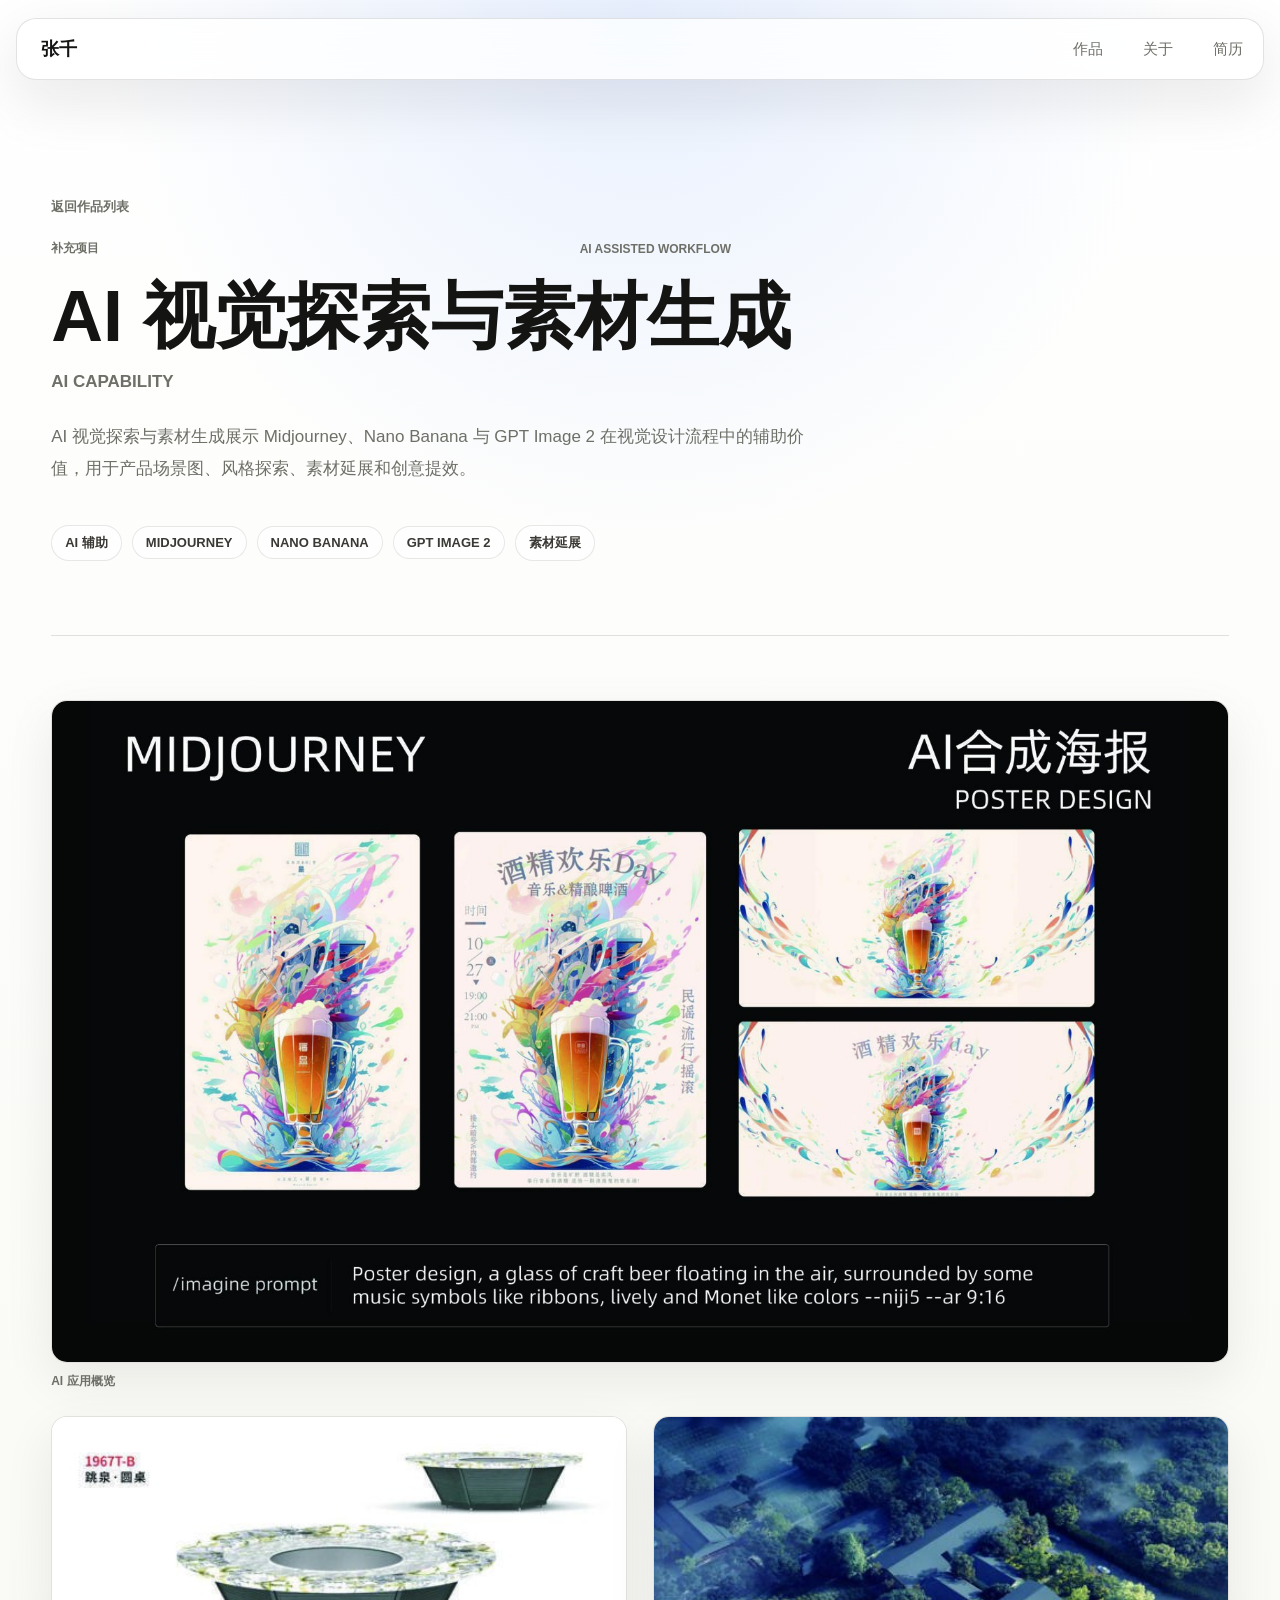
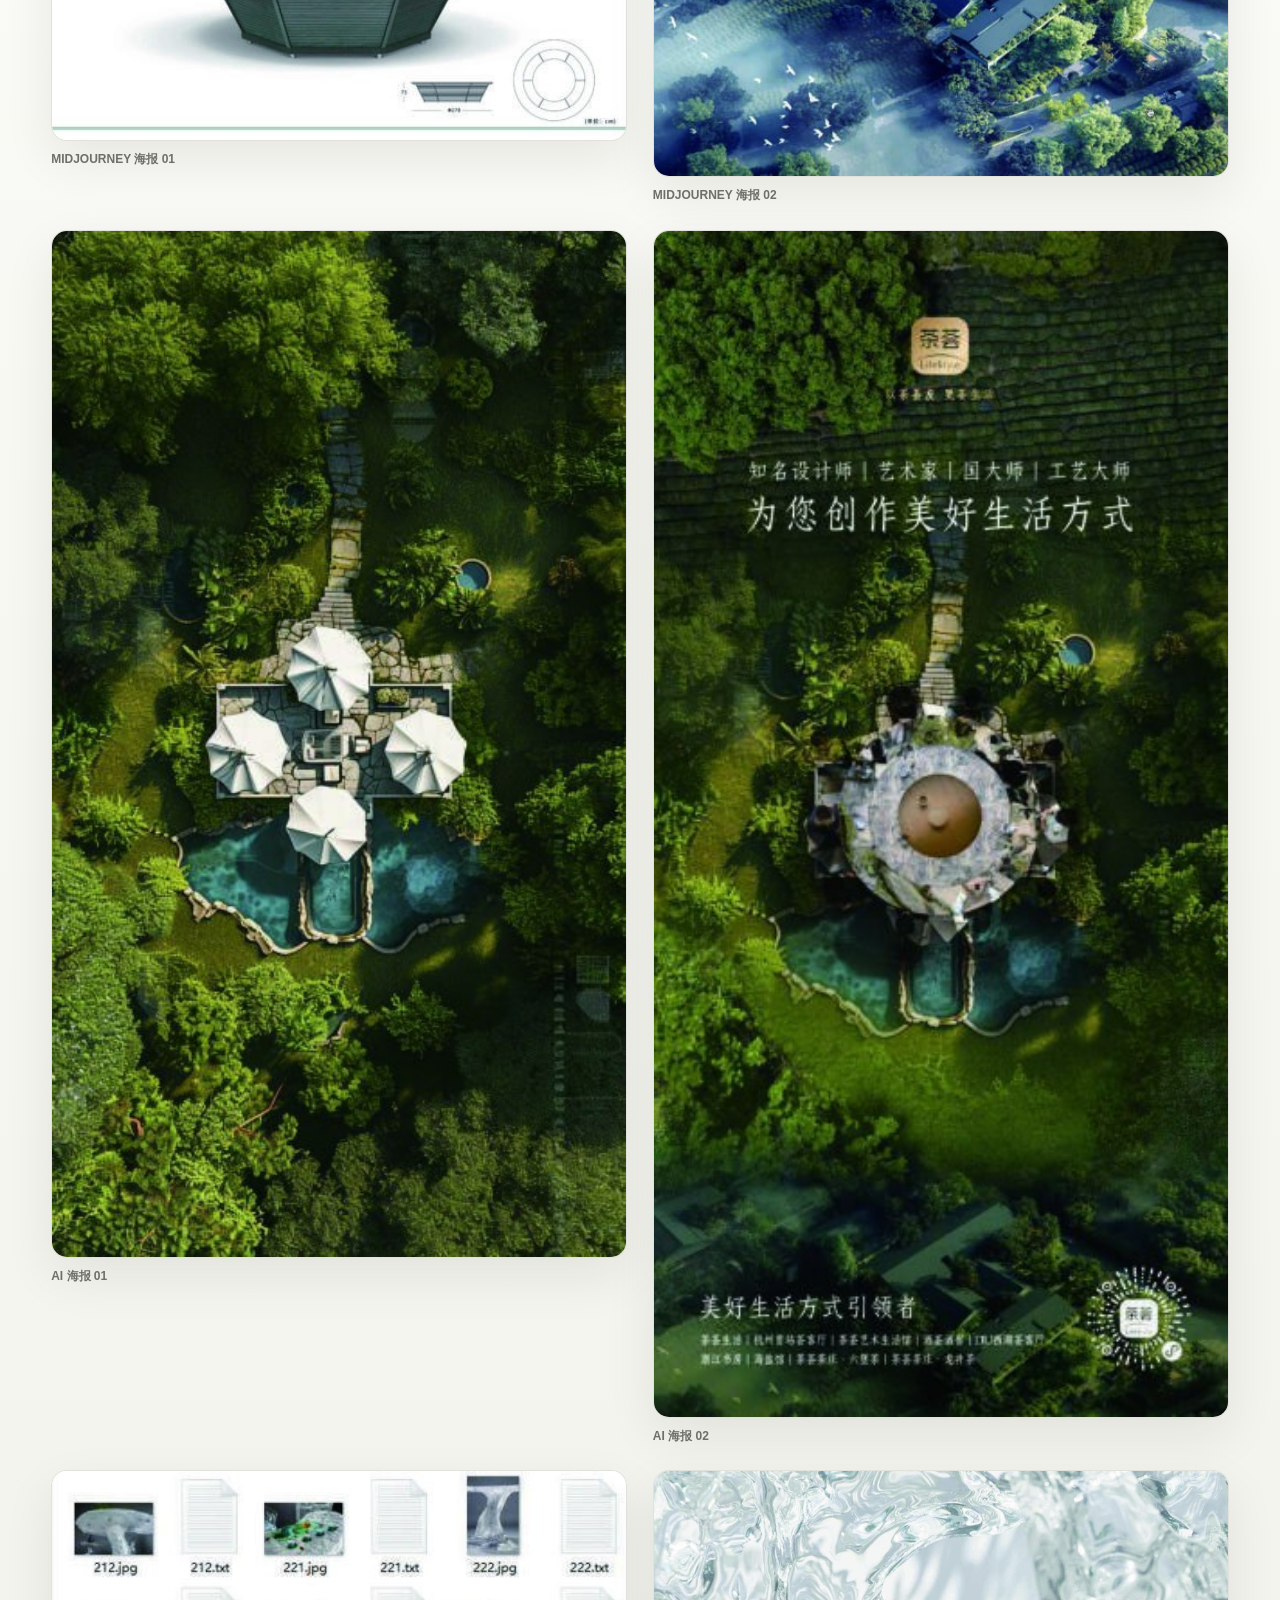
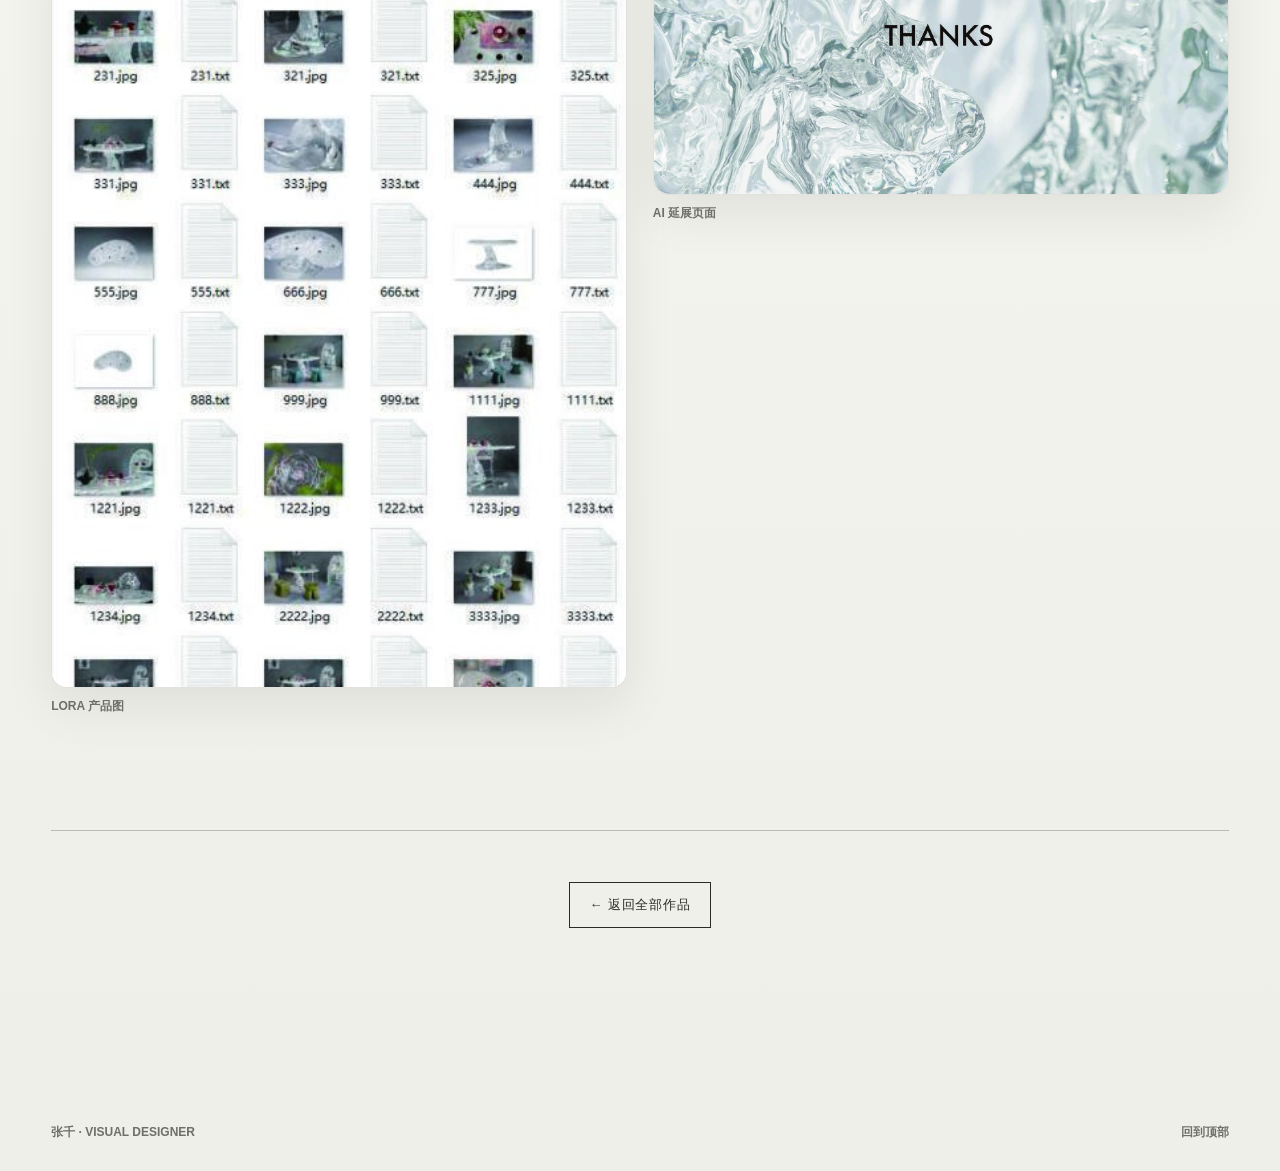
==== commit af7e6f30: "Apply case review: captions, clear imagery, deferred video and shared back buttons" ====
--- a/works/ai-capability.html
+++ b/works/ai-capability.html
@@ -7,6 +7,7 @@
     <meta name="description" content="张千作品网站：AI 应用视觉案例，展示 Midjourney、Nano Banana 与 GPT Image 2 辅助视觉探索。">
     <link rel="stylesheet" href="../styles.css">
     <link rel="stylesheet" href="../motion.css">
+  <link rel="stylesheet" href="../assets/case-navigation.css">
     <script src="../motion-entry.js"></script>
     <noscript><style>.motion-curtain { display: none !important; }</style></noscript>
   </head>
--- a/styles.css
+++ b/styles.css
@@ -343,6 +343,113 @@
   color: var(--accent-2);
 }
 
+.arrow-fill-button {
+  --arrow-button-bg: #454543;
+  --arrow-button-fill: #e5e5e2;
+  --arrow-button-text: #fff;
+  --arrow-button-fill-text: #222321;
+  --arrow-button-icon-size: 46px;
+  --arrow-button-inset: 6px;
+  position: relative;
+  display: inline-flex;
+  align-items: center;
+  justify-content: flex-start;
+  width: fit-content;
+  max-width: 100%;
+  min-height: 58px;
+  overflow: hidden;
+  padding: 0 74px 0 27px;
+  border: 1px solid var(--arrow-button-bg);
+  border-radius: 999px;
+  background: var(--arrow-button-bg);
+  color: var(--arrow-button-text);
+  font-size: 14px;
+  font-weight: 750;
+  line-height: 1;
+  white-space: nowrap;
+  isolation: isolate;
+  transition: color 220ms ease 90ms, border-color 220ms ease;
+}
+
+.arrow-fill-button::before {
+  content: "";
+  position: absolute;
+  z-index: 0;
+  top: var(--arrow-button-inset);
+  right: var(--arrow-button-inset);
+  bottom: var(--arrow-button-inset);
+  width: var(--arrow-button-icon-size);
+  border-radius: 999px;
+  background: var(--arrow-button-fill);
+  transition:
+    top 450ms cubic-bezier(.785, .135, .15, .86),
+    right 450ms cubic-bezier(.785, .135, .15, .86),
+    bottom 450ms cubic-bezier(.785, .135, .15, .86),
+    width 450ms cubic-bezier(.785, .135, .15, .86);
+}
+
+.arrow-fill-button-label {
+  position: relative;
+  z-index: 1;
+}
+
+.arrow-fill-button-icon {
+  position: absolute;
+  z-index: 1;
+  top: 50%;
+  right: var(--arrow-button-inset);
+  display: grid;
+  width: var(--arrow-button-icon-size);
+  height: var(--arrow-button-icon-size);
+  place-items: center;
+  overflow: hidden;
+  color: var(--arrow-button-fill-text);
+  transform: translateY(-50%);
+}
+
+.arrow-fill-button-arrow {
+  position: absolute;
+  width: 20px;
+  height: 20px;
+  fill: none;
+  stroke: currentColor;
+  stroke-linecap: round;
+  stroke-linejoin: round;
+  stroke-width: 1.8;
+  transition: transform 450ms cubic-bezier(.785, .135, .15, .86), opacity 300ms ease;
+}
+
+.arrow-fill-button-arrow-enter {
+  opacity: 0;
+  transform: translateX(-30px) scale(.4);
+}
+
+.arrow-fill-button:is(:hover, :active)::before {
+  top: 0;
+  right: 0;
+  bottom: 0;
+  width: 100%;
+}
+
+.arrow-fill-button:is(:hover, :active) {
+  color: var(--arrow-button-fill-text);
+}
+
+.arrow-fill-button:is(:hover, :active) .arrow-fill-button-arrow-enter {
+  opacity: 1;
+  transform: translateX(0) scale(1);
+}
+
+.arrow-fill-button:is(:hover, :active) .arrow-fill-button-arrow-leave {
+  opacity: 0;
+  transform: translateX(30px) scale(.4);
+}
+
+.arrow-fill-button:focus-visible {
+  outline: 3px solid rgb(69 69 67 / 28%);
+  outline-offset: 4px;
+}
+
 .hero-gallery {
   position: relative;
   display: grid;
@@ -2713,17 +2820,25 @@
 
 .project-index-media {
   position: relative;
-  aspect-ratio: 4 / 3;
+  aspect-ratio: 16 / 9;
   overflow: hidden;
-  background: #dedbd2;
+  background: #ecebe6;
 }
 
 .project-index-media img {
   width: 100%;
   height: 100%;
+  object-fit: contain;
+  transform: none;
+  transition: transform 700ms var(--ease-apple), filter 500ms ease;
+}
+
+.project-index-card-chahui-exhibition .project-index-media img {
   object-fit: cover;
-  transform: scale(1.001);
-  transition: transform 700ms var(--ease-apple), filter 500ms ease;
+}
+
+.project-index-card-lrek-atid .project-index-media {
+  background: #f3f1eb;
 }
 
 .project-index-media span {
@@ -2786,7 +2901,7 @@
 
 .project-index-card a:hover .project-index-media img {
   filter: saturate(1.06) contrast(1.02);
-  transform: scale(1.025);
+  transform: none;
 }
 
 .project-index-card a:hover .project-index-copy {
@@ -2857,15 +2972,7 @@
 }
 
 .personal-practice-link {
-  color: var(--ink);
-  font-size: 13px;
-  font-weight: 800;
-  transition: color 180ms ease, transform 180ms ease;
-}
-
-a.personal-practice-link:hover {
-  color: var(--accent);
-  transform: translateX(3px);
+  flex: 0 0 auto;
 }
 
 .personal-practice-link.is-pending {
@@ -3142,7 +3249,7 @@
   }
 
   .project-index-media {
-    aspect-ratio: 4 / 3;
+    aspect-ratio: 16 / 9;
   }
 
   .project-index-copy {
@@ -3237,3 +3344,226 @@
     transition: none;
   }
 }
+
+/* Homepage closing resume */
+.resume-tail {
+  width: 100%;
+  max-width: var(--max);
+  margin: 0 auto;
+  padding: clamp(88px, 10vw, 156px) clamp(20px, 4vw, 64px) clamp(54px, 7vw, 96px);
+  border-top: 1px solid var(--ink);
+  overflow-x: clip;
+}
+
+.resume-tail-heading {
+  display: grid;
+  grid-template-columns: minmax(0, 1.35fr) minmax(280px, 0.65fr);
+  column-gap: clamp(44px, 9vw, 144px);
+  align-items: end;
+  min-width: 0;
+}
+
+.resume-tail-heading .section-kicker {
+  grid-column: 1 / -1;
+  margin-bottom: 22px;
+}
+
+.resume-tail-heading h2 {
+  min-width: 0;
+  margin: 0;
+  font-family: "Helvetica Neue", "Arial", "PingFang SC", sans-serif;
+  font-size: clamp(54px, 7.8vw, 116px);
+  font-weight: 900;
+  letter-spacing: -0.065em;
+  line-height: 0.9;
+}
+
+.resume-tail-heading h2 span {
+  display: block;
+}
+
+.resume-tail-heading > p:last-child {
+  min-width: 0;
+  max-width: 520px;
+  margin: 0;
+  color: var(--muted);
+  font-size: 15px;
+  line-height: 1.8;
+}
+
+.resume-tail-detail {
+  min-width: 0;
+  margin-top: clamp(72px, 9vw, 126px);
+}
+
+.resume-tail-section-label,
+.resume-tail-education > span,
+.resume-tail-contact > span {
+  display: block;
+  color: var(--muted);
+  font-size: 11px;
+  font-weight: 800;
+  letter-spacing: 0.08em;
+  text-transform: uppercase;
+}
+
+.resume-tail-section-label {
+  padding-bottom: 14px;
+  border-bottom: 1px solid rgba(17, 18, 15, 0.32);
+}
+
+.resume-tail-experience-item {
+  display: grid;
+  grid-template-columns: minmax(130px, 0.55fr) minmax(220px, 0.9fr) minmax(280px, 1.55fr);
+  gap: clamp(22px, 4vw, 64px);
+  padding: 24px 0;
+  border-bottom: 1px solid rgba(17, 18, 15, 0.18);
+}
+
+.resume-tail-period,
+.resume-tail-role span,
+.resume-tail-experience-item > p,
+.resume-tail-education p {
+  color: var(--muted);
+  font-size: 12px;
+  line-height: 1.65;
+}
+
+.resume-tail-role strong,
+.resume-tail-role span {
+  display: block;
+}
+
+.resume-tail-role strong {
+  margin-bottom: 7px;
+  font-size: 15px;
+}
+
+.resume-tail-experience-item > p,
+.resume-tail-education p {
+  margin: 0;
+}
+
+.resume-tail-meta {
+  display: grid;
+  grid-template-columns: minmax(220px, 1fr) minmax(220px, 1fr) minmax(260px, 1.1fr);
+  gap: clamp(24px, 5vw, 76px);
+  align-items: end;
+  min-width: 0;
+  padding-top: clamp(42px, 6vw, 76px);
+}
+
+.resume-tail-education strong {
+  display: block;
+  margin: 15px 0 5px;
+  font-size: 17px;
+}
+
+.resume-tail-contact {
+  display: flex;
+  flex-direction: column;
+  align-items: flex-start;
+}
+
+.resume-tail-contact > span {
+  margin-bottom: 13px;
+}
+
+.resume-tail-contact a {
+  color: var(--ink);
+  font-size: 13px;
+  line-height: 1.9;
+}
+
+.resume-tail-contact a:hover {
+  color: var(--accent);
+}
+
+.resume-tail-document {
+  width: 100%;
+  justify-content: flex-start;
+}
+
+@media (max-width: 900px) {
+  .resume-tail-heading {
+    grid-template-columns: 1fr;
+    gap: 30px;
+  }
+
+  .resume-tail-heading > p:last-child {
+    max-width: 620px;
+  }
+
+  .resume-tail-experience-item {
+    grid-template-columns: minmax(120px, 0.5fr) minmax(180px, 0.8fr) minmax(240px, 1.2fr);
+    gap: 24px;
+  }
+
+  .resume-tail-meta {
+    grid-template-columns: 1fr 1fr;
+  }
+
+  .resume-tail-document {
+    grid-column: 1 / -1;
+  }
+}
+
+@media (max-width: 740px) {
+  .resume-tail {
+    padding: 84px 18px 48px;
+  }
+
+  .resume-tail-heading h2 {
+    overflow-wrap: anywhere;
+    font-size: clamp(46px, 13.5vw, 60px);
+    word-break: break-all;
+  }
+
+  .resume-tail-heading > p:last-child,
+  .resume-tail-experience-item,
+  .resume-tail-role,
+  .resume-tail-experience-item > p {
+    min-width: 0;
+    overflow-wrap: anywhere;
+  }
+
+  .resume-tail-contact a {
+    max-width: 100%;
+    overflow-wrap: anywhere;
+  }
+
+  .resume-tail-detail {
+    margin-top: 70px;
+  }
+
+  .resume-tail-experience-item,
+  .resume-tail-meta {
+    grid-template-columns: 1fr;
+  }
+
+  .resume-tail-experience-item {
+    gap: 10px;
+    padding: 24px 0 28px;
+  }
+
+  .resume-tail-experience-item > p {
+    margin-top: 8px;
+  }
+
+  .resume-tail-meta {
+    gap: 34px;
+    padding-top: 46px;
+  }
+
+  .resume-tail-document {
+    grid-column: auto;
+  }
+}
+
+@media (prefers-reduced-motion: reduce) {
+  .arrow-fill-button,
+  .arrow-fill-button::before,
+  .arrow-fill-button-arrow {
+    transition: none;
+  }
+}
--- a/motion.css
+++ b/motion.css
@@ -86,16 +86,6 @@
   transform: translate3d(0, 0, 0);
 }
 
-@media (min-width: 769px) and (prefers-reduced-motion: no-preference) {
-  html.motion-enabled .project-index-media img[data-motion-parallax] {
-    transform: translate3d(0, var(--motion-parallax-y, 0px), 0) scale(1.035);
-  }
-
-  html.motion-enabled .project-index-card a:hover .project-index-media img[data-motion-parallax] {
-    transform: translate3d(0, var(--motion-parallax-y, 0px), 0) scale(1.06);
-  }
-}
-
 @media (hover: hover) and (pointer: fine) and (prefers-reduced-motion: no-preference) {
   .project-index-card {
     perspective: 1000px;
@@ -129,9 +119,42 @@
   .project-index-card .is-tilting .project-index-role {
     transform: translateZ(10px);
   }
+}
 
-  html.motion-enabled .project-index-card a:hover .project-index-media img[data-motion-parallax] {
-    transform: translate3d(0, var(--motion-parallax-y, 0px), 0) scale(1.035);
+@media (hover: none) and (prefers-reduced-motion: no-preference),
+  (pointer: coarse) and (prefers-reduced-motion: no-preference) {
+  .project-index-card > a {
+    transform-origin: center center;
+    transition: transform 360ms var(--motion-ease);
+  }
+
+  .project-index-card .project-index-media,
+  .project-index-card .project-index-media img,
+  .project-index-card .project-index-copy {
+    transition: transform 520ms var(--motion-ease), box-shadow 360ms ease, filter 360ms ease, border-color 360ms ease;
+  }
+
+  .project-index-card.is-touch-focused > a {
+    transform: translateY(-4px) scale(1.008);
+  }
+
+  .project-index-card.is-touch-focused .project-index-media {
+    box-shadow: 0 22px 42px -28px rgba(0, 0, 0, .34);
+  }
+
+  .project-index-card.is-touch-focused .project-index-media img {
+    filter: saturate(1.04) contrast(1.015);
+    transform: none;
+  }
+
+  .project-index-card > a:active {
+    transform: scale(.985);
+    transition-duration: 90ms;
+  }
+
+  .resume-tail-document:active,
+  a.personal-practice-link:active {
+    transform: scale(.98);
   }
 }
 
--- a/assets/case-navigation.css
+++ b/assets/case-navigation.css
@@ -0,0 +1 @@
+a.portfolio-back-link{display:inline-flex;align-items:center;justify-content:center;min-height:44px;padding:12px 20px;border:1px solid currentColor;border-radius:0;font-family:"PingFang SC","Microsoft YaHei",sans-serif;font-size:13px;font-weight:500;line-height:1.5;letter-spacing:.06em;text-align:center;text-decoration:none;transition:opacity 180ms ease}a.portfolio-back-link:hover{opacity:.65;text-decoration:none}a.portfolio-back-link:focus-visible{outline:2px solid currentColor;outline-offset:4px}
